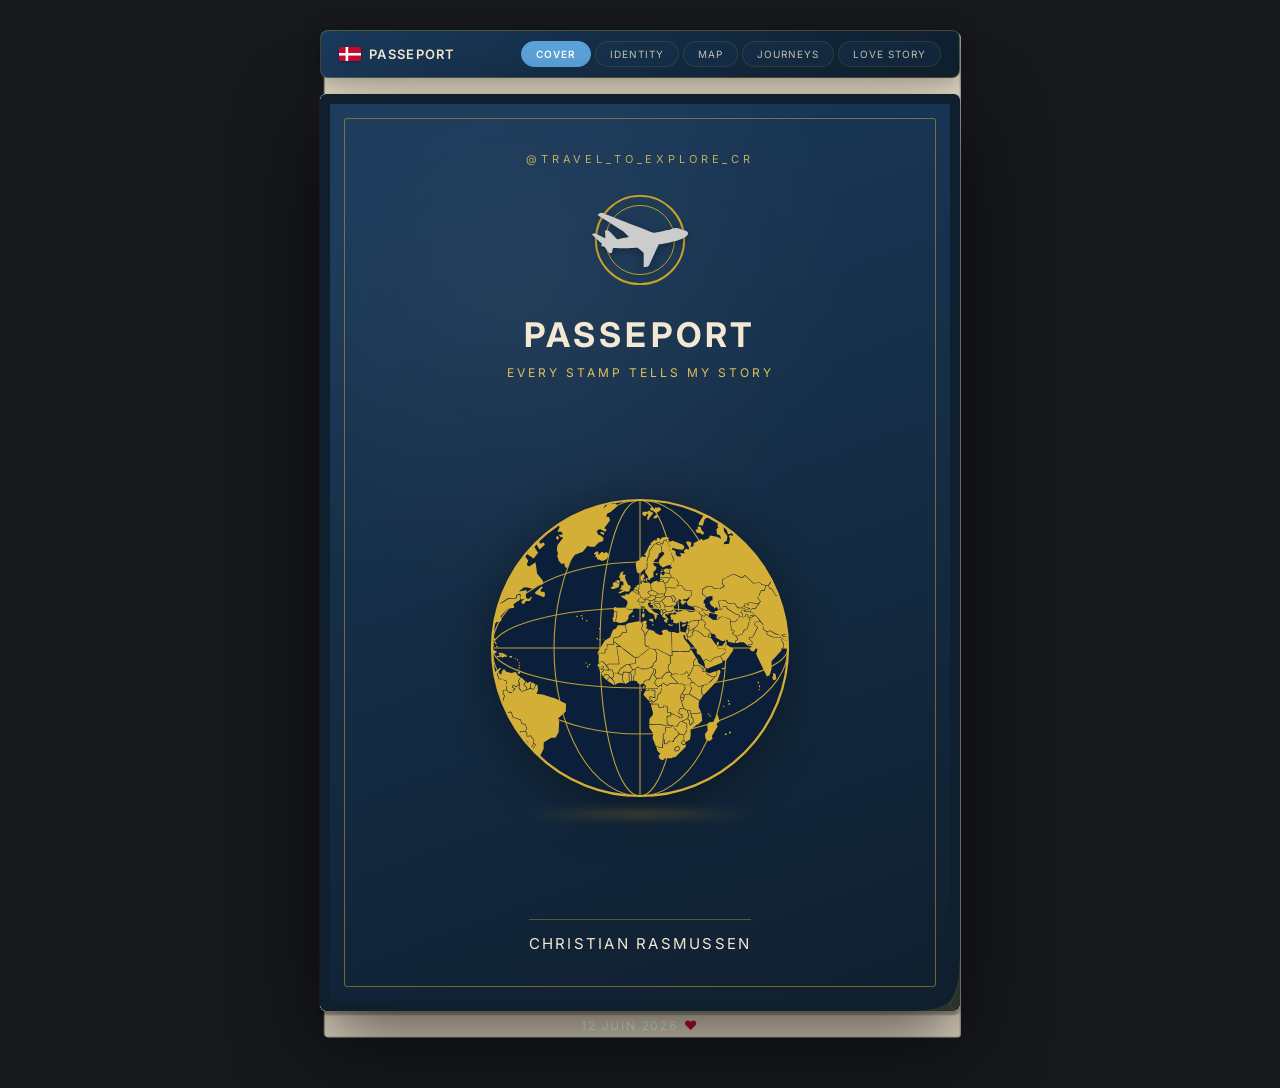
==== passeport.html @ cd0e4e26 "Version initiale" ====
<!DOCTYPE html>
<html lang="fr">
<head>
<meta charset="UTF-8">
<meta name="viewport" content="width=device-width, initial-scale=1.0">
<title>Passeport de Voyage</title>
<link rel="preconnect" href="https://cdnjs.cloudflare.com">
<!-- Leaflet CSS -->
<link rel="stylesheet" href="https://unpkg.com/leaflet@1.9.4/dist/leaflet.css" integrity="sha256-p4NxAoJBhIIN+hmNHrzRCf9tD/miZyoHS5obTRR9BMY=" crossorigin=""/>
<link rel="stylesheet" href="css/style.css">
<!-- Leaflet JS -->
<script src="https://unpkg.com/leaflet@1.9.4/dist/leaflet.js" integrity="sha256-20nQCchB9co0qIjJZRGuk2/Z9VM+kNiyxNV1lvTlZBo=" crossorigin=""></script>
</head>
<body>

<div class="book-wrapper">

  <!-- NAVBAR -->
  <nav class="navbar" id="navbar">
    <div class="navbar-brand">
      <svg class="dk-flag-nav" viewBox="0 0 30 20" xmlns="http://www.w3.org/2000/svg">
        <rect width="30" height="20" fill="#C60C30"/>
        <rect x="9" y="0" width="3.5" height="20" fill="white"/>
        <rect x="0" y="8.2" width="30" height="3.5" fill="white"/>
      </svg>
      <span>Passeport</span>
    </div>
    <div class="navbar-links">
      <button class="nav-btn active" data-page="0">Cover</button>
      <button class="nav-btn" data-page="1">Identity</button>
      <button class="nav-btn" data-page="2">Map</button>
      <button class="nav-btn" data-page="3">Journeys</button>
      <button class="nav-btn" data-page="4">Love Story</button>
    </div>
  </nav>


  <!-- PAGE STACK (behind the book) -->
  <div class="page-stack" id="page-stack">
    <div class="page-stack-layer"></div>
    <div class="page-stack-layer"></div>
    <div class="page-stack-layer"></div>
    <div class="page-stack-layer"></div>
    <div class="page-stack-layer"></div>
    <div class="page-stack-layer"></div>
  </div>

  <!-- BOOK -->
  <div class="book" id="book">

    <!-- PAGE TURN ZONES -->
    <div class="turn-zone left" id="zone-left"></div>
    <div class="turn-zone right" id="zone-right"></div>

    <!-- PAGE CORNER CURLS -->
    <div class="page-corner right-corner" id="corner-right">
      <svg viewBox="0 0 50 50" fill="none">
        <path d="M50 0 L50 50 L0 50 Q30 50 40 40 Q50 30 50 0Z" fill="rgba(201,162,39,0.15)"/>
        <path d="M50 50 Q35 48 42 38 Q50 28 50 0" stroke="rgba(201,162,39,0.3)" stroke-width="0.5" fill="none"/>
      </svg>
    </div>
    <div class="page-corner left-corner" id="corner-left">
      <svg viewBox="0 0 50 50" fill="none">
        <path d="M0 0 L0 50 L50 50 Q20 50 10 40 Q0 30 0 0Z" fill="rgba(201,162,39,0.15)"/>
        <path d="M0 50 Q15 48 8 38 Q0 28 0 0" stroke="rgba(201,162,39,0.3)" stroke-width="0.5" fill="none"/>
      </svg>
    </div>

    <!-- FLIP SHADOWS -->
    <div class="flip-shadow left" id="flip-shadow-left"></div>
    <div class="flip-shadow right" id="flip-shadow-right"></div>

    <!-- PAGE 1 : COUVERTURE -->
    <section class="page" id="page-cover">
      <div class="cover-top">
        <div class="cover-eyebrow">@Travel_To_Explore_CR</div>
        <div class="cover-emblem">
          <svg class="cover-plane" viewBox="0 0 1280 724" xmlns="http://www.w3.org/2000/svg">
            <g transform="translate(0,724) scale(0.1,-0.1)" fill="currentColor" stroke="none">
              <path d="M1200 7229 c-30 -4 -74 -15 -97 -23 -39 -14 -364 -251 -362 -265 0 -3 776 -493 1723 -1089 l1724 -1083 367 -375 c202 -206 366 -376 364 -378 -2 -2 -236 -47 -519 -101 -283 -53 -631 -119 -773 -146 -143 -27 -264 -49 -271 -49 -7 0 -222 226 -479 502 -285 307 -491 520 -528 547 -75 54 -216 128 -262 136 -35 7 -336 -40 -348 -53 -3 -4 14 -225 37 -492 24 -267 42 -492 41 -501 -2 -18 3 -20 -832 376 -264 125 -507 236 -540 247 -135 44 -332 14 -407 -62 -21 -21 -38 -46 -38 -57 0 -12 223 -228 641 -619 352 -329 655 -611 672 -626 l32 -27 -39 -32 c-50 -42 -76 -99 -76 -171 0 -51 3 -59 30 -82 51 -42 195 -77 365 -88 l40 -3 312 -415 c171 -228 322 -423 334 -432 32 -27 161 -25 235 3 108 40 105 34 185 379 39 168 72 306 73 308 2 1 99 -5 217 -13 353 -24 765 -35 1319 -35 687 0 980 12 1503 61 120 11 229 19 243 17 18 -2 155 -117 415 -348 l388 -345 1 -947 c0 -522 2 -948 4 -948 2 0 104 9 226 20 241 22 298 36 375 91 25 18 63 58 83 89 44 66 13 -1 730 1565 504 1100 581 1261 602 1267 14 4 84 14 155 23 300 38 858 140 1295 236 1377 305 2214 666 2396 1033 36 74 39 86 39 166 0 76 -3 92 -33 152 -62 126 -162 183 -482 277 -269 79 -291 87 -466 170 -175 83 -233 98 -429 111 -294 20 -523 -21 -865 -155 -74 -29 -144 -55 -155 -59 -11 -4 -114 -25 -230 -47 -115 -22 -363 -69 -550 -104 -1056 -199 -1355 -255 -1373 -255 -11 0 -316 115 -678 256 -2365 919 -4352 1691 -5713 2220 -505 196 -492 193 -621 173z"/>
            </g>
          </svg>
          <svg viewBox="0 0 100 100" fill="none">
            <circle cx="50" cy="50" r="46" stroke="#C9A227" stroke-width="2"/>
            <circle cx="50" cy="50" r="36" stroke="#C9A227" stroke-width="1"/>
          </svg>
        </div>
        <div class="cover-title display">Passeport</div>
        <div class="cover-sub">Every Stamp Tells My Story</div>
      </div>
      <!-- GLOBE TERRESTRE -->
      <div class="cover-globe">
        <div class="cover-globe-inner">
<svg class="globe-passeport" viewBox="0 0 300 300" xmlns="http://www.w3.org/2000/svg">
  <defs>
    <clipPath id="globeClip"><circle cx="150" cy="150" r="148"/></clipPath>
  </defs>
  <circle cx="150" cy="150" r="148" fill="#0b1f3a"/>
  <g clip-path="url(#globeClip)" fill="#d4af37">
    <svg x="-19" y="0" width="338" height="300" viewBox="193.5 241.591 458.627 458.627" preserveAspectRatio="xMidYMid slice">
      <g><path d="m512.7 502.8 3.5 2.4h1l8.8-3 1 3.1-.7 2.8-1.9 1.5-4.7-.3-6.8-4.2zM528.5 468.1l.7 3 8.5.8.6-6.2 1.7-.9.4-2.2-2.7.7-3 4.5zM545.9 435.4l1.3 10.8 3.4.7.4 2-2.5 2 4.6 3.7 8.9-3.2.7-3.8 5.6-3.5 2.1-8 1.6-1.8-1.6-2.9 5.4-3.3-.7-1-2.5.1-.2 2.3H569v-3l-1.1-1.3-1.9 1.6.1 1.5-2.7 1-5.1-.3-6.6 7zM450.7 420.4v4l1.1 2.2.8-.1 1.4-2.6-.8-1.1-.3-2.9-1-1zM507.5 420.5l4.1 5.5-1.2 1.4-3-.5-3.6-3.3.2-2.1zM437.4 547.5l3 11-.2 3.4-4.3 4.7-.6 7.5 16.6.1 5.4 2 4.4-.6-2.6-3.2V563l5.1-.2v-3.6l-4.1-.2-.8-8.6h-1.8l-1-.8h-1l-1.3 2.7h-5.3l-1.2-1.2.4-1.8-1.5-2zM435.6 544.5l1.5 2 2-2-.6-1.8h-.5zM279 600.6l1.7 1.6-6.3 9.5-2.3 2.4.8 10.8 5 6-4.2 7.2-3.1 1.4H267l1 5.6-5.6 2 1.3 4.7-3.3 10.7 4.1 3.3-2.2 5.5-3.8 6 2 4.2-5 .8-4-5-.6-15.4-6.3-26.2 1.9-9.2-4-11.7 2.6-15.2 2.5-3-.6-2.2 3.2-2.8 7 .4 4 4.3h4.5l4.7 2.9-1.4 3.2.3 3.3 6.7-.4zM264.7 687.6l.3 5 3.8-.4 3.2-2.2-5.5-1zM430.5 403.5l-.6 1.1.5.9 2-.5h1.7l1.9 1.6 4-.7 2.8-1.7.8-1.2-.2-1.5-2.6-2h-3.5l-.3 2-3.6 1.9zM673 609l-.3 22-3.4 2.5-.3 2.1 4.6 3.1 11.3-2.1h5.9l2.1-3.1 12.9-2.5 9.2 2.8-.6 3.7 1.2 3.7 7-1.2.4 1.8-4.6 3.4 1.5 1.2 3.4-1.2-1 10.2 6.5 5 3.7-1.3 1.8 1.9 10.7-1.6 10.2-16.4 3.6-.9 7.4-13.6 1.8-11.7-4.6-5.9 1.9-1.2-3.7-11.5-4-2.7.6-15.5-3.7-2.8-.9-8.6h-1.8l-6.2 20.4-3.3.3-7.7-7.8 4.3-11.4-8-1.5-8.9 2.4-2.4 7.1-4 1-.3-5-16.3 10 .3 3.6-2.4 3.4h-6.1l-13.2 5.6zM728.8 668l-1.6 6.3.3 4.3 4.6-.3 5.3-8zM509 418.7l-1 1.5 4.1 5.3 1.4-.5 2.4 2.5 1-4.3 2.5.4v-1.2l-4.2-3.7-.8 2.2zM442.7 411l-.3.6 5.8 6 2.1-3.1v-1.3l-2-2.2zM616.3 458l-1.2 2 3 5.5v4.4l.6 1.2h3.4l2-1.9 1.4 1 .3 2.6 1.1-.8v-3.3l-.9-.2-.6-2.8-2.4-.1-.6-1.6 1.5-2v-1h-4.2zM414 391.7l-.5 1.4 6 4h.3l.4-1.1.8-.6-1.3-1.5h-1l-1.2-1.4zM404.5 493.5l3.1-.3 5.2 7.3-4.8 3.7-3.5-1-4.6.1-.8 2.8-3.9.1-1-1.4 1.3-4.5zM457 414l.2 4.4 1.5 3h5.4l2.5-1.6 2.4-1-.6-2.8.6-1.4-1.3-.7-1.7.2-1.3 1.3h-5.5zM478.5 538.4h3.7l-1 3.1-.9.9h-1.1l-.9-2.2zM411.5 515.3h1.8l.1-5.2 2.4-3.4-.1-5.8h-2.1l-3.6 2.7 1.5 2.9zM689 515l-2.5 3.1 2 .6 1.2-1.6z"/><path d="m238.6 561.4 7.1-3.1 2.4.2 1.6 6.5 10.8 3.6 1.8 5.5 4.5.6 1.9 4.7-1.4 4.3-7.2.6-2.7 6.8h-5.7l-1.8-.4-3.3 3.2-1.6-.2-5.6-13 1.5-2.2.6-9.2-1.4-5.5z"/><path d="M286.6 618.5 292 608l.2-8.8 10.1-6.5h5.7l4.4-7.5.8-14.4-1.8-3.8 10.7-9.8.4-10.8-14.5-7-17.6-5.5-8.2-.9 2.2-4.6-.6-7.1-1.8-.6-2.7 5.3-1.4 1.7-3.6-1.5-12 4.2-4.1-5 .6-5.4-3.8 4-4.2-2.4-.4.6v1.9l3.6 2-5.4 5.7h-3.4l-3.5-3.6-4 .1-.4 4.2 2.2 2.8-2.6 8.5-3.1.2-5 3.2-1.2 6.1 4.3 4.6.8-.9 3-.8 2.6 4.3 7.3-3.1 2.9.1 2 7L261 568l1.8 5.5 4.5.6 2.1 5.3-1.4 4.7 1.9 2.5-.3 3.7 5-.5 4.7 5.8-.4 4.1 2.7 2.3-6.5 10zM222.1 463.1l-1-.3-.2 2 1.4 1.4.9-1.3zM224.3 466.4l-1.5.8 1.4 2 .8-1zM229.1 468l-1.6-.2.2 1 1.2 1.7 1-1zM228.4 465.9l-2.6-1.1-.5-2.6 1-.4 1 2 1 .7zM225.9 460.6l-1.4-.3-.2-1.7-1.4-.5.9-1 1.7.6 1.2.8zM616.1 453.6l1.3 1.8h4.6l-.5-2.5zM454.6 594.6l1.8.6-.2 5.3 1.9.2 4.4-4 5.2.6 1.4-3.5 6.7-6.1-8-9.2-.1-1.5-.9-.3-2.4 2.2-6.3.2-1 7.9-2.4.5zM456.4 382.9l1.3 2.1-.5 1.7v1.3l.6 1.7 2.6-1.6 3.4.1 2.3 1h6l1.7-4.2 1-1.5v-1l-3.7-5.3-3.3-1.3-2.7-.3-2.3.7v2.4l-3.2 4zM191.8 483.2v3.2h.7l2.5-4.6h-1.7zM151.8 281.2l1.7 2.6.9 3.5 4.3 1 3-3.2 2.6 1.3 7.3.6 5.1-2.1 1 7.1h3v-3l3 .2 7.5 9 5 3-2.6 4 1 1.1 9.7 2 .2 4.3 2.6.5.7-6.5 4-1.1 3 4.5 6.5 3 3.3.7 2.1-2.6.2-4.1 3.9-2.4 1.3 3.5-3.5 6 .5 3 1.9-3 3.9-3.4.2-4.6-2.2-3.4.7-2.9 5.2-2.6 2.3 1.8.5 15.2 3.6-3.3 2.2 1.3-3 5.2 3.8.9 5.6-8.7 4.8 5-2 8.9-4.7 2.6-4.5-2.2-8.2 1.8.9 2.8-2.2 3.4-6.7 1.6-7.5 5.8-6.7 9-.8 2.7 4.5 1.8 1.7 4.3 6.2 6.3 10 4.4-2.2 10-.2 2.7 2.6 1.8 3.4-4.6.4-8.7 5.4-.2 2.6-5 .4-7.5 7-13.5 8.5 3 4.6 6.3-2 6.3 3.5 2 8.4-5.7 2.3 15.4 7.8 9.4.2 4.7-8.6 2.2-4 4.3-8.7-2-4.3-.1-7.5 5.8 4.5-1 5.6-1.1 1 1.3-1.4 4.7.2 4.4 2.6 1.7 2.5-.6 1.3-2h1.8l-2.8 5.2-5.4.2-2.4 3.5h-3l-.9-2.6 4.3-4.3-5.1 1.7-.3-7.4-1.5-.8-4.5 2-.4 3.6h-10.4l-8.8 6.1-11.8 4-1.3-1.8 6-9-3.4-3.2-2.2-4.1-4.4-3.4-4.7-.4-8.4-5.9-61.1-10-1-4.2-5.6-5.2v-4.3l.8-3.9-.4-2.2-2.2-2.1-.4-3.5 5.6-4-3.4-18.6-4.8-.2-4.3-5.6zM130.7 350.1l-1.5 2.8.5 2 1 .6-.2.8-1 .3.2 3 1.1 1.1 1-1-1.2-2.8.7-2.3 1.6-2.2-1.2-2zM135.5 367l-1.3.5 2.4 2.8.6 3.4 2.5 2.6 2-.4v-3.4l-2.5-1.6zM268.2 295.8l-1.6 1.6 1.4 2.1 6.3.8-4-4.3zM191.1 270.1l.2 3.5-6.9 7.2 1.7 5.8 5-1.4 2.9-4.2 7.3-2.7 5.9-.4-4.6-5-2.3 1.7-1.7-.6-1-2.1-2.1-2.2zM200.1 260l-1.5 2.6 7.5 2.7 2.6-4 1.2 2.7h2l3.5-4-4.4-1.2-1.7-1.4-2.3 2.3zM213.1 265.3l-5.9 2.5v2l7.7 2.8-1.8 2 1.2 2.5 4.8-2.1h4l2 3 3.2-3.2-.8-3.1-2.7 1-.3-4 1.3-2.2h-1.3l-2.1 1.3-1 .8.6 2.7-1.6 1.1-2.3-.2-.5-3.4zM221 259.3l-.6 2 3.7 1.7 2.6-1.6-.1-1.1zM223.9 256l-2.7 1 .2 1.4 6-.4-.3-1.4zM236.7 259.3l-.4 1.4-1 1.3v2l3.7-.6 3.9 3.3h1.3v-3.3l-3.8-4.3zM246.5 263.2l1.5 1.7-1.3 2.3 1 2.6 4.2-2.4v-1.7l-2.5-2.9zM252 258.8l.2 3h5.2l1.4 1.2-.2 1.3-4.6.6 3.2 4.5 4.4.7 6.2-2.7-8.8-13.3-2.7 1.7.2 2.4-3.1-1.2z"/><path d="m207.4 280.6-7.3 1.9-4.2 3.7.4 4 7.6 2.3-1.7 4-5.5-3.6-1.6 3 3.7 2.4-.2 4 5.5 1.6 6.7-.3 1.2-2.2 5 5.6 3.4-1.1.6-3.9 2.5 1.7.4-3.8-3-2 .1-12.1-2.7-2.1-2.9 3.8zM230.8 289l-2.5-1-1.3 1.7 2.6 4.2.2 4 5.8-3.4v-5l2-2.2-2-1.5H232zM243 287.3l-4 3.3 1 4h2.5l1.1-2 1.7 1.7 1.8-.2 4.6-3.9zM242.7 281l-1 1.9 4.2 1.5 1.2-1.7zM240.2 273.6l-4.2.6-2.5 2.3 4.6.2-1.4 3.5 1 1.5 1.3-.2 3.3-5.2zM247.5 272.3l-2.3.7.3 3.1 3.9 2.5.2 2-1.2 1.1.6 3.9 14.7 4.8 4 1.4 4.1-3.5-4.8-3.9-4.4 1.2-6.1-.6-2.3-2.3-.6-6.4-3.8-2zM259.5 292.4l-4.2-.4-5 1.9-2.7 3.7.8 10 8.3.4 7.8 3.9 5.6 6.3 4.2-.2-1.2 6-3.8 6.4-4.2 2-3-.7-1.6-1.3-2.3 3 1 3.2 3.2.2 4-2 3.5 9 8.6 5.5 6-7.5-5-8.1 2.9-3.3 4 6.7 7.3-6.3-1.4-3-5 1.6-3.4-9.4 3.2-5.4-6.5-7-3.6 2.5-3.5-7.5-7.2 1-2-9.1-5.9 4-.6 5h-3.2l.4-4.4zM262 274v1.7l-4.2 1 1.2 2 4.7 1.9 5.4.5 3.8 2.8 3.9-2.2-2.7-2.7h3.4l2.1-2.3 5.2-.8v-1.1l-2.9-2 .4-2 8 1.3 12-4.7-4.5-1.3 1.2-1.6h9.2l1.5-1.5-18.6-6.6-4.4-1.5-4.8 3.5-5.3-4.5-3-.2-.5 3.7-3.6-3.3-4.2 1.4.7 2 6.4 1.4-.4 3.1 3.4 2.1 8.5-2 .1 2.8-6.8 3.3-4.3-3.3-3.8.4 3.8 5.4-1.9 1-2.9-2.5-2 1.3 1.8 3.7h3.3l-.8 3.5-2.6-.4-3.5-3.7zM245 327.2l-3.7 4.6-.2 5 3.2-1.8h3.8l2.8 2.5 2.5-2zM289.5 387l-9.2 8.7 1 2.1 11.1 4.1 1.6-2.7-.9-4.6-3.6.4-2.1-2.3 3.4-3.4zM438 546.6l9-.2 1.7 2.6v1.9l.6.6h4.5l1.2-2.5h1.8l.8.8 2.5-.1.7 8.7 4.3.1v.7l11.5 5.2.5 1h2.4l-.2-3.6-4.4-2.1.3-2.8 1.9-4.4 4.3-.1-3.7-12.2V535l5.9-9.2v-1.2l-.8-.5v-2.5h-1l-1.1-1.4-17.6-.8-3.3 3.1-5.2-3.5-1.9 1.2-1.3 11.3-3.4 2.6-1 2.3.2 3.4-6 4.9-1.6-.7.2.9z"/><path d="m443.5 519.2 4 4.4 1.6-2h2.5l.5-2 2.5-1.5 5.2 3.5 3-3 11.6.6-10.8-11.1 1.5-.9.2-2-2.5-1.1h-3.6l-5.7 5.7-.2 2.4-4.6-.2-.1 1-3-.3-2.7 5.1z"/><path d="M439.4 526.6v1.2l4.1.1.1 10.7H440l-2.2-1.8-1.7 1v.5l.8.4.2 2.2-2.3 2 .5 1 2.6-2h1.2l.4 1.2 1.7.7 5.2-4.4V536l1-2.6 3.4-2.5 1-8.5h-2.5l-2.8 3.8zM423.8 402.8l-3.8 4v.4l1.6-.4 1.4 1.9 2.4-.8 1.6 1.2.7-.4 2-3.1-.5-.5h-2l-1-2zM388.5 521.6l3.7-2.7 4.6-.8 4.7 1-2.4-3.6-.7-2.2.7-6.5-4.2.2-2-1.8h-4l-1.8.4.2 4.4-1 .4-1.2 2.2 3 3.6zM261.4 683.5l-3.7 8.1 6.4.7v-5.4zM260.1 682.2l-2.7 3.1-.4 3.6-5.3-3-5.7-8.3-1.7-2.9 2.3-3-.2-3.9-2.7-1-2.1-1.7.4-2.1 2.8-.8.6-12.4-4.4-2.5-2.8-64.4.7-1.3 5.6 12.8h1.8l.6 2.1-2.4 2.9-2.7 15.4 3.8 12-1.7 9 6.3 26.4.6 15.5 4.5 5.2z"/><path d="m241.7 649.8-1.1 1.7.6 3h1l.6-3.7zM428 519.4l2.8 2.6-.2 4 15.3-.4 1.2-1.4-4.3-4.7-.7-1.7 2.8-5.2-2-3.5-1.5-.8v-1.8l1.8-1.2.1-5.5-1.4-.1v2.8l-6.4 12-4 .2-2.7 1.9zM594.5 386.1l-3 7.5-4.1-.2-4.4 9.6 3.7 4.7-7.6 10.5-3.9-.7-2.6 3.3.6 2 3 .2 1.6 3.5 3 .6 9.4 12v6.2l4.6 2.8 5-.8 6.3 3.7 7.6 2.2 3.7-.5 4-.4 8.8-5.7 2.8.4 1 2.6 2.5.7 3.2 4.8-2.1 4.9 1.3 3.2 3.7 1.4.6 3.9 4.4.4.6-2 6.3-3.2 4 .2 4.5 5 3-1.3 2 .2.9 2.4 1.5.3 2.1-3.1 8.7-3.3 7.9-9.4 2.6-9-.3-5.9-3.2-.6 2-2.2-.5-3.5-8.2-8.3V421l2.3-3 2.4-1.2.2-2.4h-6l-1.1 3.3-2.9-.6-3.4-3.8 2.1-5.6 3-3.3 3 .2-.5 5 1.5 1.3 3.7-3.7 1.3-.2-.4-2.9 3.4-4.1 2.6.2 1.6-4.8 1.7-1 .2-3-1.7-1.8-.1-4.7 3.3-.2-.2-12.2-2.4 1.4-.8 3.1h-4l-11.2-6.4-8.2-9.8h-8.3l-2 1.7 2.6 6.2-1 5.7-3.3 1.4-1.8-.1-.2 5.7 2 .4 3.4-1.5 4.6 2.2v2.2l-3.2.2-2.7 5.7-2.3.2-8.5 11.1-9 4-6 .4-4.1-2.8-5.9 3-6.3-2-1.5-4-10.7-.7-5.6-9.2h-2.4l-2-4.3zM671.8 472.7l-2 .5-1.5 1.9 1.2 2.4 1.8.1 2-1.8.6-2.4zM234.3 498.3l-1.8-.2-11.7 9.7-1.3 3.4-1.6.2.7 7.5-4 10 4.4 3.9 5.7.3 4 5.8 5.6.2-.1 4.3h2l2.4-8-2.1-2.6.5-5 4.5-.4-.6-11.7-10-3.2-2.3-6.3zM203 502.7l1.1 2.4 1 1.3-1.3 3.9-2.5-1.8-4.1-3.7v-2.5zM205.9 469.8v1.1l4.6.1 2.2-1.2.3.9 4.5 1 4 3.7-.9 1.3.2 1.4 3.3.9 3.4-1.6 1.5-1.5-2.2-1-11.2-6.6-4-.5zM350 490.3l-1.6 1 1.1.8 1.5-.7zM354 492.2l-1 1 .7 1.3 1.9-.8zM351.7 494.8l-1.4.9 1.5 2 1.2-.7zM484.6 437.8l1 .8-3.3 3h-1.5l-1.2-.8.1-1.5 2.4-.2zM437.2 399h3.8l2 1.4 3.9-3.2-3.7-2.6-3.7-1.8-2.5.5-3.3 2.2z"/><path d="m422.3 384.2 3-.5v-2.1l2.6-.5 1.4 1.5 1.5.1 2.4-1 2 .6 1.9 1.6.2 6 1.9 2.4-2.4.3-4 2.5.3.9 3.6 3.3-.3 1.7-3.3 1.7h-3l-.8 1.7h-1.6l-.8-1.7-2.7-.7-.1-2.8-1.4-.7.1-1.9-.4-1.3-2-1.8.4-2.9 2.2-1zM427.1 370l-3.6 4v2.6l1.5 4.3 2.6-.5-.3-3.5 1.7-2v-1.5l-1.2-3.2z"/><path d="m429 377.4-1 .2v1.6l1 .8 1-.2-.2-1.5zM432.3 375.8l-1 .3-1 1 .4 1.9 1.3.5-1.3.5-.2.7h2l.6-1-.8-.4.2-1 1-1.2-.3-1zM509 499.8l-.5 2.9h3.4v-4.3l-1.2-.8zM256.2 485.4l-.7 1.6.9 1.2 1.1-1zM242.4 481.5l-4.5-3-3-1-.5 5.5h.6l.7 1.5 1-1.2 3-.8 2.4.6zM424.6 435.8l-3.5-1.2-14.7 2.7-3.2 2.5 2 10-5.9.3-3.5 5.6-8.3 2v4.1l27.5 21 4.7.5 15.7-12.2-1.6-2-3-.4-1.7-3v-12.2l-1.2-1.2.2-3.1-3.1-3.2-.4-3.3 1.4-1-.6-3.6zM214 529.4l-4.1 2.6-.3 3.7-.8 1.3 2.6 2.4-1.2 1.3.3 3 4.6 1.2 7-8.3v-2.9l-3.4-.2zM183.5 531.4l-.5 2.4-1 1 .7 1.3 1.7-.7.9-1.5-.6-1.5zM462.6 363.3l-4.9-.2-3 1.9v1.4l1.9 1.9 6.2 1zM452.2 364l-1.3.5 1.3.2.6.7.7-.9-.7-1.2zM452.8 365.8l-1.9.8-.6 1.1.6.8 2.4-1 1.1-.7zM466.2 449.2h2.3l4.5 1.3h2.1l2.6-2.1h1.3l2.2 1.2h3.4l1.8 5.2.5 1.6.5 2.5-.9.6-1.4-.7-1.7-5.5-1.6-.1v1.9l1 3.2 8 10 .2 4.3-2.3 2.8-22.2-.3zM496.2 493.9l-.2-5.1 3.4-4 1 .7 1.6 5.6 8.1 6-1.4 1.9-6-5.1zM402.6 416.3h-11l-2.3-1-1 .1-1.3 2.7.4 2.8 4.2.4.6 1.7-1.9 10.4.1 1.8 3 1.6 3.4.3 7-1.7 3.3-4.3v-4.3l6-5.4.3-2.4H408zM374.3 458.4l-1.5 1 .7.6zM369 458.6l-1.9.5 1 1.4h1.4zM364.5 457.2l-1.1 1.2 1.6 1.4 1-2.1zM413.6 426.9l-1.4.4.3 1.3h2l.8-1z"/><path d="m490 508.6 6.3-14h6.2l5.6 4.9-.4 4h4.3l.4 2.3 7 4.2 4.2.2-8.1 8.7-11.2 3.5h-2.8l-5-4.2-1.9-.9-3.8-5.5h-2.5l-.2-2.6zM453 340.2l1.9.8 1 2-1 1.5-5.6 6-1 3.3 1.3 4.6 4.3 3.2 5.7-2.7 4.6-.7 4.3-6.8-3.2-7.5-3-7.2.5-4.7-2-.3-.4-3.4-2.6-4.1-2.8 2-1.1 4.5-3-1.8-4.2-1-1 1 1.7 1.5h2.9l2.3 3.7zM281.2 678.4l-2.3-.3-2.2 1.6 1.6 1.7zM283.5 677.3l-.8 2.4-2.1 1.9v.6l3.7-1.4 1.6-2zM413 393.6l-2 .5-3.8 4.1h-1.1l-1.5-1-1 .2-.8 2.4-5.6.2.2 1.2 3.8 2.6 4.4 3.5v4.2l-2.4 4.2 5.1 2.5 5.2.1 1.6-1.8h3.3l1 .9 3.2-.2 1.7-2.2-2.1-2.5-.2-1.7.5-1.7-1.1-1.6-1.8.6-.3-1.4 4-4.5v-2.7l-2.3-.8-1.4-1zM276.2 517.3l5 3.1-2.6 5.3-1 1.2-2.8-1.6v-5.7zM540 587h-2v1.8l1.2.2 2-.9zM516.9 562.7l.6 1.4h1l.6-1.8zM258.8 489.8l-.9.9.7 1.4 1.3-.4zM428 418l-1.6 1.7-.2 1.5 1.4.9h.5l.3-2.3zM254 484l-1.2.6.5 1.1 1.5-1-.3-.3zM435.4 526.6v2.2l-5-.1-3 5.8 7 7.6 1.8-1.4v-1.5l-1.2-.6v-1l2.7-1.7 2.4 1.8h2.6v-9l-4.2-.2v-2zM400.6 368l-1.6 2.4.7 1h3.6v1.5l-1 1.3.7 3.4 2 4 1.6 3.6 2.6 1 1 2v1.7l-1.7 1-.1.7 1.1.7-1 1.2-2.2 1-4.3-.5-6.6 3-2.2-1 6.3-3.7-.8-.5-3.3-.3 2-3 .4-2.6 2.7-.3-.5-5-3.2-.1-1-1.2.2-3.6-1.9.1 2-6.4 3.4-2.5z"/><path d="m394 378.7-2.9.3-.1 2.6 1.9 1.3 2-.5.8-1.5zM495.1 415.6l2.9 3.7 3.5 1.6h2.2l3.7-1 1-1.5-11-4zM399 513.2l1 2.3 2.6 4 1.4-.1 3.8-2.2-.3-12.4-3-.8h-4zM292.6 282.4l-1.2 1.9 2.1 2-1 2.2 3.1 4 3.8-1.2 5-.4 5.6 6 3.7 10.2-3 6.3 4.2-.7 2.4 1.4.2 3-5.2.3 2.9 2.8 3.5.7-7.8 10.4-1 6.3 1.7 5.2-1.1 3 2 6.6 4 4.5 1.2-.2 2.6-.7.3 3.7 1.6 2.4 3-.3 2.4-8.7 7-8.7 10.6-4.2 6.6-8.2 3 1.4h6.4l5.2-5.2 6.3-2.6.7-4-4-3.5-3.5-1.1-1.9-5 4.5-2.6 7 3.8 2.4-2.6-3.7-2.1 8-10.8-1.5-4.7-3.7-.3 1.4-4.2 4.7-2.1 9.6-8.5-2.8-3-10.8 1-5.7 5.6 3.3-7.3-3.7-1-2.1 3.8-3-2.6-8.5 1 2.3-3.8 13.9-.5-3.6-4.7-15-2.8-6.1 1 .2 3-6.3-2.1.2-2.1-4.5 1-.9 2.3 4.7 1.6-5 3.5-3.5-4-4.9-1.4-.7 3.8h-5l-1.8-4-7.8-1.2-4.2 2.1-.2 2.9-5.4-.7-3.3 1.4.2 3.3v1.6l-6.1 1.2-2.8-1.9-2 3 2.9 3.1 5.9-.7.4 1.9-4.4 2.1z"/><path d="m311.4 319 1.4 2.2-.7 2.6h-1.4l-1.9-2.2.5-1.6zM370.2 313.2l4 1.2-.3 3.3-4.2-2.2-1-1.1zM366.7 497v1l5.9-.1.3-1-.1-.8-1.8.7zM369.8 505.3l2.6 4 3.4-3h3.5l3 3.8 2.4 1.6 1-1.8.8-.4v-4l-1.7-4.8-5 .6-6.3-.5v1.6zM427.2 522.1l-.4 1.7 1.2.7 1.1-.9-.4-1.7zM430.8 526.7v1.2l3.8.2v-1.4zM453 427.2v1.2l4 2 1.8.7-1 1-2.2.3-.3 1 .7 1.7 2.5 1.4h1.1l.2-3 1.6-1.9-4.5-5.3.6-1.7h1l1.7 1.2 1-.5.3-1.8 3.7.5 1.2-3.2-2 1.4-5.7-.2-3.8 2zM461.7 438.4h1.4l.6 1h2l1.4-.5.5.5-1 1.2-4 .1-.7-1-.7-.4zM183.5 491.1l5 3.8 5.3-6.5-1-1.3h-1.7v-3.8l-1.3-.8-4 1.2 1.5 3.5z"/><path d="m368.2 502.4 1.2 2.4 3.4-3v-.9l-4-.5zM261.4 510.7l6.2 5.6-2.4 2.9-.2 1.7 3.2 3.3v3.3l-5.7 2.1-3.4-4.6.7-5.5-1.5-4zM194.4 488.7l8-.3 2.4 2.9-1.5-.4-2.9.1-3.7 3.5-1.6 3.6-1-.6v-3.9l-2.3-1.5zM443.4 407.8l-3 2.5h-3.1l-.4 2.2 1.4.4.7-1 1.1.9 1 3.1 6 2.9.6-.7-6.2-6.4.7-1.2 5.9-.2.6-1.9-3.9.1zM231.8 477.2l3 .3-.3 3.6-.3 2-3.5-.3-.6 1-1-.1-.5-2 3.7-.3-.2-2-1.7-.8zM444.4 403l-1 1.6v2.4l1.7.8 4.9.2 6.8-5.8v-1.3l-.7-.4-5 2.3zM639.5 513.6l-.2 2 5.8 9.9h1.8l12.2 20.4 4.9.5 2.4-7.1-3.9-2.5-.7-4zM697.5 540.9l2 2.4-1.3 3.6v.7h2.8l1-9 1 .2 1.7 8.2 1.6.5 1.5-3.5-1.5-5.3-1.3-2.3 4-3-.9-1.2-3.8 2.4h-1l-2-2.7.7-1.2 3.1-1.5 4.8 1.4h1.4l3.6-3.4-1.4-1.5-3.4 2.6h-2l-3.3-1.5h-2.3L700 531l-1.7 7zM718.8 524.8l-1.6 4 2.5 3.3h.9l1-2.2.7-.8-1.1-1.2-1.6-.6zM723.8 537.7l-3.5.8-1 1.1.8 1.5 2.3-.9 1.5-.8 2.1 1.7 1-.8-1.8-2zM666 548.9l-2.3 1.6.5 1.3 7.5 1.8 3.9.6 1.6 1.8 4.3.3 2 1.7 2-.4 1.6-1.6-3.1-1.4-2.7-2.3-7.1-1.7zM690.8 556.3l-1.9 1 1.1 1.2 2.7-1zM694 555.5l.3 1.7 2 .5.7-1-.8-1.3zM698.7 559.8l-2.4.4 2.1 1.7h1.7zM699.3 557l-.5 1 3.9.6 3-1.7-1.8-.5-2.7.8-1-.9zM711.8 557.6l-4.4 3.7.4 1 2-.4 2.1-2.1 4.3-.6-.8-1.4zM734.1 532.4l-3.6.5-2.3 1.6 1 2 3.9.7v.7l-2.5 2 1.2 4.2 1.2.1 1-4h2l.8 4 9.3 7.7.3 6 3.2 3.5h1.4l.3-21.4-5.4-3.8-5.1 3.4-1.9 1.2-3-2v-6.1zM690.7 519.5l-2 7.5-10.8 3.7-3.3-3.8-1.6.4 3 11.4 4.4.5 5.9 2.2v2.2l2.6-.5 4-5.4v-4.5l2.2-4.4 2.4.5-3-6.2-.4-4zM395 383l-.9 5.3-7 2.5H385l-1.6-1v-1l3.5-2.3-1-1.9.2-2.7 3 .1 1.4-3.2-.1 2.9 2.3 1.8zM486.4 444.9l-1.4 4.3 1.8 5.3 2-7.7v-1.6zM595 509.7l4-2 2.3-8.5v-10.4l13.4-14.5v-3.5l2.7-1v-4l-3-5.9 1.7-3 3.7 3.4 4.8.2v2l-1.5 1.5.3.9 2.6.1.5 2.9h.8l2-3.4.9-9 3.2-2.4v-3l-1.2-2.6h-2l-8 5.2.5 3.4h-5.6l-2-2.4h-1l.4 3.4-12.1-.8-7.5-3.4-.4-4-5-3.2v-6.3l-3.5-4-7.8.8.8 3.4 3.9 3.2-6.7 13.6-4.4.3-.8 1.7 4.4 4-.2 4.1h-4.5l-.5 2 3.8-.2v1.7l-2.6 1.4 1.7 3.2 3.3 1 2-1.4 1-2.7 1.2-.6 1.4 1.4-.5 3.5-1 1.6.3 2.8zM502.8 433.6l-1.4 6.7-5.5 4.7.3 2.1 5.5.4 8.7 7h4.8l.1-1.7 1.8-1.9 2.5 1.4.3-.3-4.8-6.4-2.3-.1-3-4 .6-2.8 1-.1.3-1.3-4.2-4.3z"/><path d="m507.4 427.5-1 1.1v1.8l1.4 1.8 4.6 5.1-.7 2h-.8l-.4 2 2.6 3.4 2.5.3 4.8 6.7 2.8.2 2 1.5.2 3 8.4 5h3.1l2-1.6 2.4-.2 1.4 3.3 9.1 1.3.3-3.4 3-1 .1-1.2-2.4-3.3-5.3-4.3 2.8-2.5-.2-1.2-3.5-.5-1.5-11.9-.2-2.7-9.5-3.6-4.2 1-2.4 2.8-2-.1-.7.5-4.6-.3-6-4.3-2-2.4-1.1.3-1.8 2zM366.3 340.5l-1.7-1-2.3 1.5-2 1.8v1l2.6.4-.1 1.8-1 .9.3.6 2.5.1v3l3.7.6 2.1 1.2 2.5.1 4.2-2 3.2-4.3v-2.9l-2-1.7-1.6-1.4-.7.6-1.1 1.4-1.3-.1-1.3-1.4-1.6.1-2.4 2-1.4 1.5-.8-.6v-1.8l.7-.5zM423.2 409.4l-.5 1.3.1 1.5 2.1 2.4h3.3l7.1 8.3 4.5 1.3 2.7 2.5.6 5.6 1.4-.8 1.2-3-.3-2.3 2.1-.2.3-1.3-5.9-2.8-5.6-5.5-2.2-3.3-.6-3.2 2.9-.6-.8-2.1-1.7-1.5h-1.5l-2.1.5-2 2.8-1.2.8-1.9-1.1zM440.7 431.9l-1.3-.7-4.3.7.2 1.2 3.8 1.9.6.6 1 .2zM427.8 423.6l-2.3 1.1.3 4.5 1.9.3 1.3-1.3V424zM221.5 480.8l-3 .8v.8l1.8 1h1.8l1.2-1.3zM489.5 447.3l-2.2 7.4v1.1h3.3l3.7-3.3.1-1.3-1.5-1.5 2.7-2.3-.4-2.1-.7.2-2.3 1.6zM709.3 426.2l-1.4 1.4.6 2h1.2l.9 4.4 1 1.1 1.7-1.6.1-4.8-2-2zM716.7 422.2l-2.7 2.1-.6 2.8 1.9 1.2 2.6-2.7.3-3.1z"/><path d="m713.6 418-4.2 4.9v2.3l2.6-.3 4-3.6 2.8-.5.7.8v2.3l.7 1.3h1.2l1.8-2.2.7-2.8h3.6l3.5-4.3-1.8-6.9-.9-3.6 1.8-1.5-4-6.3-1-.7-2 .7-.4 2.6v2l1 1.3.3 5.5-2.5 3.1-1.5-.9-1.2 2.6-.2 2.4.9 1.4-.6 1.1-1.9-1.6h-1.3l-1.2.7zM720.7 380.4l-1.3 1.2.7 2.5 1.1 1.1v3.9l-1.5.5-1.2 2.6 3.4 4.7 2.2-.8.4-1.1-2.4-2.2 1.5-2 1.6.3 3.4 2.3.4-2.5 1.6-3 2.3-2.3-2.5-1.2-1-1.8-1.1.9-1.1 1.3-2.3-.5-2.4-1.6zM733.2 377.8l-2.3 3.3.1 1.5 1.2-.5 2.7-3.4zM736.3 373l-.9 2.3.1 1.5 1.4-1 1.3-2.6v-1zM491.1 521.4l2.3 4.4-2.7 5.8-.4 1.8 13.8 8.5 4.3-6.7-2.2-1.8v-8.8l2.7-3-4.3 1.5h-3.3l-5.1-4.3-1.6-.7-3 .3-.5.9zM565.5 411.3l-.3 2.2.2 1.4 7.5 2.5-6.6 2.6-.7-.6-1.5 1 .1.4.8.4 4.6.1 2.4-.7 3-3.8 3.8.6 4.5-6.3-12.2-1.6-1.7 4-2-2.2zM655 498l3.6 3.8 6.6-5 .6-7.6-3.4 2.3-1.8-1-2.4-.3-1.3-1-.7.1-1.7 2.9.3 1.3 1.7 1-.2 2.7zM514.4 560l.4 1.3 1.7.3.6-1.7zM687.8 407l1.5.7.5 5.6 3.2.2 3-3.5-1-1v-3.7l2.8-3.3-1.4-2.5.9-1 .5-2.6-1.6-.7-1.3.7-1.7 5-2.7-.2-3.1 3.7zM696.4 410.4l5.4 4.4.9 4.2-.2 2.3-2.6 3h-2.2l-2.6-5.5-1-2.6 1-.8-.2-1-1.2-.7zM519.2 452.8l-2-1-1.3 1.3.2 2.7 3 1.2z"/><path d="m513.5 402.2 3.5-1.5 4-.2.3 6H519l-1.8 3 2.3 3.8 3.4 2 .3 2.1 1.3-.4 1.1-1.4 2 .5 1 1.9h2.4v-2.5l-1.5-4.4-.7-3.6 4.3-1.9 6 1 3.6 3.7 8.3-.8 4.7 6.6 5.4.2 1.5-2.4 2-.5.2-2.7 2.9-.1 1.5 1.7 1.5-3.5 13 1.8 2.1-3-3.7-4.5 5-10.7 3.9.3 2.7-6.6-5.4-.6-3.2-3-8.6 1-11.1-10.7-4 3.4-11.9-5.4L535 378l-.4 5 3.4 4-6.6 3.8-8.7-.2-1.8-2.6-6.7-.4-6.4 4.1-.2 5.7zM650.7 466.4l-2 1-1.8 5.1 3 3.7-.6 4.1.5.2 4.9-2.3 6.4 7.2-.1 4.6 1.4.7 3.5-2.8-.3-2.2-10-9.6v-1.4l1.3-1-.9-2.4-4.2-.6zM487.1 440v1.7l-.6 2.6 2.4.2.2-3.6zM258.7 493.3l-.6 1.3 1 1 1.3-.6zM603.3 505.4l.2 2.4.2 1.7-1.3.2.7 3.8 1.9 1.1 3-1.7-1-4 .3-1.6-2.7-2.5zM378.2 515l9.5 6.4-.2-4.8-3-3.4-2.7-2.5zM470.9 606.8l2.6-2h1.3l1.5 2-.2 1.8-2.5 1v.7l-2.8-.2-.7-2zM452.1 375.2l-2.1.4.2 2 3.3.3 1.3 1 .3 1.8 1 1.5 3.1-.2 3-3.7-.2-2.2-5.5-.9zM420.4 397.6l.8.7h.9l.2-1.7-.3-1-1.2.6z"/><path d="m462.8 370-6.3-1-1.1 2.8-1.9.5-1-1.2-.9-1.8-1 .8-.6 3.1v1.7l2.2-.4 4.7.1 5.6 1 2.3-.6-.2-2.5zM430 453.5l1.3-.2.4-3.1h.7l2.7-4.5 6.8 2 1.9 2.8 6.7 3 3.5-1.4-.4-1.5-1.5-1.4.2-1 2.5-2.1h4.8l2 2.4 3.8.6.6 31.9-3-.1-17.6-9.2-2 1-7.2-1.7-2-2.6-2.8-.4-1.5-2.6zM402.5 439.9h-10l-2 4.3-4.4 2.2-3.8 10-7.2 4.4-10.2 16.8 10-.2.4-5h2.5v-6.7h8.9l.1-8.6 8.5-2 3.5-5.7 5.5-.2zM465.1 401.4l2.7 4.1-.2 2.3h1l2.2-3.8-2.7-3.4-1.6-.6zM449.7 416.7l-1.3 1.8.4 1 1.5.3 1.2-1.6zM527 561.5l-1.9 4.3-3.1 5.6-5.5.4-2.4 2.8.4 8.5-3.4 4 .4 6.7 2.9 3.3 3.4-.4 3.4-2.5-.8-4 8-13.6-1.7-1.7 1.6-3.4 1.7.6.6-1.4-1.6-6.7-1-2.8zM456.6 419l-2.9.9.2 2.5.7.8 3.4-1.6zM377.6 494.8l2.6-1.8H395l-3.4-23.9h4l18.8 14.3 2.6.4-1 8-11.9 1.1-9.1 6.9-1.7 4.6-6.4.3-1.6-4.7-4.9.4.2-1.6zM645.5 501.6l-2.4-3.8 1.8-2.5-1.7-3-1.5-.3-.3-5-2.3-4.5-.7 1-1.5 2.7-2 .3-1-1.3-.4-3.4-1.5-2.8-5.9-5.5 1.4-1 .3-4 2.2-3.7 1-9 3-2.1.1-3.3 2 .6 2.9 4.3-2.2 4.7 1.5 3.7 3.6 1.4.7 4 4.9.8-1.4 2.3-6.1 2.5-.7 4 4.5 5.8.2 3.1-1 1v1l3.4 5 .1 5.2zM597.4 386.2l5-6.7 6.1 2.8 4.1 1.1 5-4.6-3.4-2.5 2.3-3.2 6.7 2.4 2.3 3.8 4.2.1 2.2-1.6 4.5-.2 1 1.7 7.5.4 4.8-4.9 6.6.7-.4 6.6 2.9.7 3.5-1.6 3.7 1.8v1h-2.8l-2.8 6-2.2.2-8.5 11.1-8.8 3.9-5.4.4-4.5-3-5.8 3.2-5.7-1.8-1.7-4.1-10.8-.8-5.5-9.4-2.7-.2z"/><path d="m365 478.3 1.9 2.4-.4 10.7 2.7-2 2-.4 2.7 1 3.2 4.3 2.9-2 14.3-.1-3.5-23.9h3.7l-7-5.4v3.5h-9v6.7H376l-.4 5zM440.8 438.3l-1.4.3v1.6l1.3.5.6-.5zM544.9 584l-1.3 1.7.2 1.9 2.8-2.3zM582.4 516.4l.3 2.2 1.4.6.3-2zM584.2 521.2v2.7l1 .6.9-1.9zM584.5 526.6l-1 1 1.1.8 1.4-.9zM488 567l2.7 2.9-.1 3.6.5 1.5 3.6-3.9-.4-4.9-2-1.4-1.6-8.6-3-.1 1.4 6.2zM133.8 434 138 447l-2 1.1.3 2.6 3.7 2.9v5.2l4.5 4.3-2-12.8-2.5-8.5.6-5.9 2.2.2.8 2-.8 5 11.2 22v7.8l9 10.7 10 4.6 4.1-2.4 5.9 4.8 3.4-3.5-1.5-4 5-1.5 1.5 1 1.5-1.6h2.4l4.3-7.6-2.1-2-8.5 2-2 5.6-4.9.9-5.8-2.4-2.6-8.3 2-10.4-4-2.5-2-10-1.6-.7-2.9 3-3.4-1.8-1.3-6.7-13.3-1.4-6.8-5.2zM648.4 511.8l1.7 3.9.4 5 2.3 3.7 5.1 3 1-.7 1.5-.3-.2-2-1.9-4.4-2.7-5.8-.2 1-3.3-.1-2.3-3.3zM675.5 526.9l2.6 3 10-3.5 2-7.6 4.5-.3 4-3-5.2-3.8-1.2-2.1-2.6 4.8 1 2.7-1.7 2.3-3-.7-7.2 5.3.1 3z"/><path d="m482.8 596.4 2.3 1.9 5.5-3.3.9-5v-8.2l8.8-7.2h1.5l5.3-5-.8-10.6-13.8 1.8.5 3.3 2 1.8.6 5.7-4.8 4.7-1.1-2.6.2-3.5-2.8-3-6.7 3.2 6.3 3.2.2 9.2-4.2 6.2zM444.2 603.9l3 .2 1.6 1.7h4l1-11.4v-7.5l2.6-.5 1-8 6.6-.1 2.3-2-4-.1-5.3.7-5.7-2h-16.1l.4 4.5 5.4 8-1 4v2.1zM798.7 602.6l-.3 1.5 4 5.6 2.1 1 .3-2.3zM413.4 500.2h2.2l2-3 3.3-.7 3.6 2.2 7.6.2 5.8-2.4 2.2-1.9.2-2.4 4-4.2 1.2-9-2.7-5.7-7-1.7L420 484l-2.3-.2-1 8.6-8 .8z"/><path d="m414 515.2 3.4.1 4 4.6 2 .5 1.6-.7 2.4-.3.8-3.3 3.2-2.2 3.5-.1 6.4-11.8-.1-2.6-3-2.3-5.9 2.6-7.9-.1-3.8-2.4-2.6.6-1.4 2.4-.2 7-2.2 3.1zM203.2 491.6l2 .4v3.9l-2.2 6.3-6-.6-1.3-3 1.8-3.7 3.3-3.1zM421.3 384.6l-3.9 1.9.9.8v1.9l-.8-.2-.9-1.4-2.2 3.5 3.4.7 1.2 1.3h.7l.4-3 2.2-.9zM460.6 327.4l1.7-1.3-.1-1.4-1.1-.6.1-1.8h1v-1l-4.2-1-6.1.6-.7 2.7-1.4-.5-1-1.6-3 .2-.3 3-1.4.6-.8-1.6-6.4 5.1 1.3 1.5-2.4 1-5.4 10.8-1.9 1.3.2 1 1.9.9-.5 2-3.2-.1-.9-1.1-2 2.4-1.3 1-.4 2.2-1 .6-3 .7-1.3 4.4 1 7.4 1 3.3 1.3 1.3 2.8-.1 4.2-4 1.5-2.7.5 4 2.7-4.8.2-13.5 2.2-1.3.6-7.5 6.7-9.5 3.2-1.2 1.4-1.7 4.7 1.1 2.4 1.4.8-4 4-2.3zM437 285.8l-1.4-1.5-3.1 1.6h-5.8l-1 3.4 3.3 2.8 1.4-.2 2-3.5 1.8 1.3-1.2 2.4-.6 3.6 1.4 2.3 3-5.2 4-4.8-1.5-1.3zM438.8 279.6l-2.6 2.4 1.6 2.3h2.7l1.1 1.6 3.4 1.7 3.9-2.3 2.6-2.2-.9-1.9-2.6-1.5-2 1.7-1.3-1.6-1 .1-1.3 2.9-2-2-.2-1.3zM444.6 290.2l-2 1.8-1.8 1.4.8 1.4 1.7.5 2.6-1.2 1.3-1.6-1.2-1.8zM595.2 448.8l.4 3.7 7 3.1 11.2.9-.5-2.7-7.4-2-6.4-3.9zM804.2 655.7l1 10.2-1.3 4.7-4.6 3.4.3 4v4.3l1.2 1.5 12.6-10.8v-2.4h-3L806 656zM795 678l2.5 4.6-6.8 6.5-.6 3.4-4.6.6-7.7 7.1-7-3.4-.6-2.5 12.9-5.5zM532.2 481.9l6.4-3.7 1.2-5.4-1.4-.8.5-5.8 1.3-.7 1.3 2 7.7 4.1v2.3l-9.4 13.8-4.3.2zM205.7 506.7l-1.3 4 4.2 1 2.6.6.4-3 2.8-1.5 2.4 1.3 1 1.5h1.2l1-2.9-3.2-1.3-2.3-1.2-2.3 1.5-2.8 1.4-2.8-1.1zM209.5 541.2l-1.7 1.7.2 2.7 14.6 26.7 15.2 9.8 2.4-3.9.5-8.7-1.2-5.4-4.2-7-2.4.8-1.1 1.3-5-5.7 1.3-6.6 5.7-3.7-.5-3.5-5.8-.3-3-5-1.7-.6.1 3-7.4 9-5.6-1.4zM752.1 540.2l-.3 21.1 3-.2 4-4.6 3.4.1 2.2 2 .7 6 6.9 3.6 1.7-.7v-2.2l-5.5-4.6-2.7-6.3 2.2-1-1.6-3.5h-3.2l-.8-3.8-8.5-5.7zM778.2 546l-.8.2-.5 2.2-1.6 1-4.7.9.1 1.8 5-.3 3.2-2-.2-3.4zM776 540.8l-.7 1 4.2 3.8.6 2.1 1-.1.2-2.2-1.2-1.2zM697.3 496.3l-.7 1.4-.4 1.8-4.2 5.2.3 1.1 1.7-.3 5.4-6zM704 494.3v4.3l1.5 1.6.6 3.1 1.6.3.7-1.9-1.2-.9-.4-5.4zM708.5 496v3.8l.8 1.5 1.6-1.8-.4-3.4zM709.5 492.6l1.6 2.1.7 2h1.4l-.2-3.4-1.6-1zM712.5 500.5l.4 2.5-3 2.3-2.3.3-2.6 2.7.1 1.3 2.4-.8 1.7-1 1.4 3.5 2.4 1.7 1-.3 1-1-2-2 1.1-1 1.3 1.1 1-1.5-1-1.8-.1-4.1zM699 475l-2.2 1.7-.2 5 3.5 6.7 1.1 1 1.5-1 2.6.3.5 2.3 1.9.1.9-1.2-1.2-1.6-1.4-1.3-3-.3-1.5-2.6 1.8-2.8.1-2.4-1.2-3zM700.2 490l.7 2.3 1.1.8.9-1.1-1.3-1.8zM553.6 455l2.3 3.4-.2 1.7-3 1.2-.2 2.8h3.4l1.2-1h6.5l5.9 5.2.7-2.5h4.4l.1-3-4.5-4.4 1-2.3 4.6-.4 6.2-12.9-3.5-2.7-1.2-4.5 8.3-.8-5-7-2.5-.7-1.1 1.3-.8.1-5 3.1 1.7 2.7-1.8 2-2.3 8.2-5.5 3.6-.8 3.9zM457.1 390.2l.7 1.3.2 1.5-.6 1.4-1.4 2.6-1.1.5-1.6-.6h-.9l-2.2.9-2.5-.8-4-2.9-4-2-1.6-2.5-.3-5.8 3.1-2.7 4-1.3 1.4-.2.3 1 1.7.7 4.8.1h1.5l2.4 3.7-.6 1.5.2 1.8zM249.3 482l-2.3-.7-1.8 1.1.9 1.1 3.1.5zM387.5 421.7l-.5 7.5-1.6 1.4.2.8 1 1.8-.6 2.2 1.1.3 2.7-.3-.2-2.1 1.8-10-.4-1.4zM367.8 443.5l-.9 1.2 1 1.2 1.3-.8zM337.1 426.7 336 428l2.1 1.2.3-1.7zM343.4 426l-1.4 1 1.2.9 1.9-.5zM344.4 429.3l-.7 2 1 1 1-.8zM350 433l-.5 1.3.7.7 2-1.2zM267.2 584.5l1.9 2-.2 4.4 5.5-.3 4.1 5.3-.3 4.7-2.7 4-5.5.3-.2-2.3 1.5-3.7-5.3-3.4h-4.5l-3.4-3.6 2.5-7zM527.3 463l-.5 3.5 1.4 1 1.2-.1.4-4.4-1-.7zM457.7 401.3l-.2 1.3-5 4.1 4.2 6.2 2.7 1.8h4.8l1.6-1.3 2.1-.3 1.6 1 2.8-3.2-.5-1.6-2.9-.8h-2l.2-2.8-2.6-4zM452 407.3l-1.8 1.3h-.8l-.6 1.8 2 2.5.2 1.9-.9 1.2 3 3.2 3.4-1-.3-4.7zM722 302.2l1.6 5.2 3 .9 3-4.8-1.7-3.3.7-2.9h4.5l-1 2.2.4 8-6.5 16.1.6 3.5-.2 6 12.2 17.7 2.3.6.3-14.4 2.3-2.2-2.6-5.7 2.2-2.4-4.8-6.4-2.6.3-.8-10.5 6.7-1.8.4-3 3.5-1 2 1.8 2.3-9.6 4.2-7 3.2-1.8 2.8.2v-3.2l-4.5-1-6.3-5.2 3-3.5-2.6-5.9 2.2-2.2 2.6 3.5 6.5 2.4 7.2.7.9-3-3.7-3.8 4-5.7-9.3-3.3-2.3 4.9-3-4-17.2-5.9-16.3 2.8-2.4 1.4v1.3l3.4 1.7-.4 4.2-6.3-2.6-13.9 5.4-2.4-5h-9.5l-4.4 4.6L670 263l-14.1 2.8-1.8 4.4 2.2.7-.2 3.3-13.7 1.5.9 4.4-12.6-2.2 3-5.7-12.8-.7 1 6-4 2-3.5-3.4-14.1 2.4-5.4 5-.3 3.1-3.4.2-.5-3.5 11.1-9.6v-6.6l-7.2-2-9.3 3.1-4-3.9h-1.6l-2.2 4.4 1.7 2-12.4 6.7-10.6 8.1-6.5 9v3.7l7 2.9-3.6 2.6-7.3-2.6-3 2.6-4.6-5.3-1 2 5 15.8 1.4.4 3.5-1.7 1.7 1.3v2.8l-3.3-1.3-2 1.5 1.4 2.9-1.1 7.4-6.7.7-.5-2.4 4-2.5.8-6.5-4.3-5.7-1.6-9.9-6.9-1-.7 3.4 1.4 1.8-2.9 2.4 1.1 6.6 4.1 1.7 1 4.8-4.2-2.6-10.7-2-1.3 3.6-8.4 3-1.3-2.2-11.1 6.2-.2 4.1-4.4.7 1.3-3v-3.2L488 326l-2.9 1.1 2.4 4.6 1.8 3v2.5l-3.3-.7-.6-.6-3.3 3.5 1.7 3-7.3-.2 2.3 3-.6 1.4h-4l-2.7-2-.7-5.4-4.6-1.8v-2.2l9.6 2 5.2.4 2.2-3.3-2-3.5-13.9-5.4-4.8 1.2-1.6 1.4.5 3.2 2 .4-.4 5 6.3 14.8-4.6 7.3-.3 1.6 2.3 1.6-2 1.4H463l.3 6.4 2 2.7v2.6l2.4.2 3.7 1.4 4 5.5v1.4l-1.3 2.2 3-.1 2.9.8 3.9 5.5 9.5.9-.4 6.5-3.3 2.9.7 1-3.2 3.6-1 3.2 2 2.9 6.3 2.2 2.7-1.6L514 420l.6-1.8-3.4-3.2v-4.2l-2.2-.7.4-3.5 3.5-4.1-6.2-4.7.4-6.5 6.7-4.4 7.8.5 1.3 2.4 8 .4 5.9-3.3-3-3.2.6-6.2 15.2-7.4 11.7 5.3 4-3.5 11.4 10.9 8.7-.9 3 3 8.3 1 5.4-7.5 7 3 3.7.7 3.7-3.2-3.3-2.2 2.8-4.4 8 2.6 1.8 3.5 3.5.2 2.2-1.5 5.8-.2.7 1.5 6.7.5 4.6-4.8 9.3 1 2.8-1 1-5.3-3-6.3 3-2.5h8.8l8.5 10.1 10.8 6.1h3.3l.4-2.6 4-2.4.4 14.2-3.5.2v3.5l2 2.5-.4 3 1.4.7.9-2.2 1.3.4.9 1 3.9-1 3.9-11.3.4-14.3-5-11.4-6.3-7.6-3 .4v2.4l-7.4-2.8 2.8-6.1 2.4-16.2 10-3.1 4.8-3h5.2l-1.3 1.7 1.3 2.2 4.5-4.8 2.7.2-.5-2.9-4.1-.8 2.8-10.3z"/><path d="m450.1 378.3-1.3 2.4h5.7l-.3-1.3-.7-.9zM741.1 353.2l-1 1.4v2h1l1.7-3zM776.8 272.3l-2 1.3-.5 1.7 1 1.1 2-.7 2.3.7 1.2.4-.2-4zM488.5 272.6l1.5.6-1 1.8v2.6l-2.2 1.3h-2.4l-1.4-1.6.2-1.8 1-1.4h2.1zM494.2 271v1.8l1.5 1.2 2-.1 1.8-1.7V271H498l-1.3.4-1-1.2zM502.7 271.2l1 2.2 2.1.1 1.5-.5-.7-2.2-2-.4zM511.2 268.2l-1.7-.3-1.5 1.5.8 1.3.4 2.1 2-1.5.4-1.6zM520.2 284l-.4 2.2-3.4 3-7.3 1.6-6 9.9-1 2.9 6 1.5.8-3.6 1.8-5.6 4.6-2.4 3.9-3 2.8-1.2h1.5v-4zM501 306l4 .4 1.4 4.6 3.4 3.6-1.2 2.4h-2l-2-2.2-4.3-.2-1.8-2.4v-1.6l2.7-.8zM563.9 254.8l-2-1.2h-2.2l-.5 1.4-2.3 1.3-1.8.6-.3 1.8 4.1.3zM568.5 255.3l-1 2.2-2.2-.1-3.2 2.4-1 3h2.2l1.1-2 2.9 2.1 2.7-1.2 1.9-1.6-.8-2.6-1-1.8zM572.8 257l1 4.1 1.7 4 1.8-3.2 3.4-.8V259l-2.3-1.7zM654.5 250.2l2.3 2 1.6-.7.5-2.8-3.4-2.3-2.2 1.4-5.4.5v2.5H642v4l6.7 5 1.8-1.2-.4-3.5 4.3-1.1-1-1.7-1.5-1.5zM660.7 247.8l1.5 3 6-.7 1.7-2.2-.4-1.8-1.7-.7-1.5 1.2-4.5 1zM660.3 259.3l-3-.8-1.8 1.8-.8 2.6 4.1-.4 3.1-1.6zM738.2 242.4l-2.5-.8-2.9 1-1.4 2.2 1.8 2.5 4.8-2.2 1-1zM739.2 358.3v3.7l1.1.4.8-1.3v-2.8zM705.4 345l-.1 5.4 6.7 10.3 2.4 9 4.2 8 1.6.6 1.4-1.2.7-1.9-6-6.6.1-3.4 1.3-.5.4-2-11.8-16.8zM752 328.5l-1.7.2 1 1.4 2 1.4.7-.6zM755.2 329.5l.2 1.4 2.6.8.2-1zM769.2 335l1.1 1.9 1.8-.1.4-1.4zM787.4 338l1.4 2.6 1-1.2v-1.8zM479.9 533l2.4 2.2v2.4h-3.8V535zM519.8 458l6 8.5 2 1.5.9 3.8 9.3.7 1 .6-1 4.7-6 3.6-9 2.7-4.8 4.7-5.7-3.4-3.5 3-4.7-7.8-3.3-1.5-1.2-1.8v-3.9l-12-14.4-.4-2.6h3.4l4.2-3.6.1-1.8-1.1-1.2 2.3-2 5.1.3 8.7 7.2 5.1-.2.3 1.3zM783.8 549.9l1 3 2 1.8.5-.5-.2-2-2.1-2.6zM789 554.3l.1 2 1.2 1.1 1.2-.7-1-2zM790.5 559.2l-1 1.1 1 2 1.3.4v-1.4zM793 558l.9 2.2 1.7 2 1-1.5-1.3-2.1zM797.4 561.3l.5 2.7 1.2 1.6 1-2zM798.8 567.3l-.4.8 1.4 1.9h1l-.6-2.5zM795.6 571l-1.5.8 1.3 1.8 1.1-.6zM535.7 548.9l-.5 1 1.4 1.2 1-1.2zM543 541l-1.5 1 1.2 1.8h1.5zM543.7 545.6l-1 1.2.7 1.1 1.5.3.1-2.5zM466.1 505l-2.5-1.5-2.3-4.6.1-4.2 3.2-2.8.2-10.2h2.1l-.2-5.6 22.3.1 3.2-3.2 6.8 11-3.7 4.5v6.8l-4.6 9.9-1 2.3-3.8-5.4-2.7 3.5-3 .8-10-1-4.3 1.6zM445.2 329.5l1.7 1.6h3.2l1.7 3.3.5 5.8-4.3 3v3l-3 4.2-1.7.2-2.4 4 .2 3.8 4 3-.2 1.8-1.6 2.4-2.4 2 .2 7-3.7 1.2-1.3 2.7h-1.7l-1-4.8-4-6 3.3-5.5.3-13.5 2.2-1.2.6-7.7 6.4-9.2zM445.9 369l-1.8 1.4.9 2 1.6-1.5zM658.3 527.7l.7.4 1.5-.1v-1.2l-1.3.2zM442.7 405l-2.2 1.4-4 .9.7 2.4h3l2.6-2.2zM443.6 400.9l.6.5v.9l6.7-.1 4.9-2.1-.1-2.2-1 .4-1.3-.7h-.8l-2.2.8-3-.7zM372.8 509.8l4.9 4.7 3.5-4.2-2.2-3.4-3 .3zM372.4 498.8l-5.8-.2 1.1 2.6.6-1.6 7.3.8h4.2l.1-1.4-3.1-3.8-3.5-4.7-2.1-.8-1.7.4-3.4 2.4-.8 1.4-.2 1.4 1.2 1 4.2-.1 2.7-.8.3 1.3-.2 1.8zM526.7 502l3.8-1.5 1.3.8-.1 3.3-3.5 10-18.9 20.2-2.1-1.5-.2-8.6 2.8-3.2 6-1.9 8.9-9.3 2.3-2 .6-3zM268.4 516.7l1.7 1.6 2.8-1.7 2.5.1-.4 1-1 2.2-.2 5.4-5 2 .3-3.5-3.2-3 .2-1.5z"/><path d="m489.3 508-2 1 .6 3.5h2.6l3.4 5-2.7.3-.7 1.3-.1 1.9-8.3-.2-.9-1.3-5.8-.3-10.6-11 1-.6 4.6-1.4 9.9.8 3.3-.8 2.3-3zM422 530.6l.9-.5.7.6-.7 1.1-.9-.3zM424 527.4l1.4-.3.5 1-.7.8-.8-.1zM189.3 495.2l4 2V494l-2-1.2zM487.5 437.2l-.3 2.2 2.5 1-.1 6h2.4l2.5-1.8.9-.2 5.5-4.4 1.1-6.4-11 1.2-1.2 2.5zM482.5 597l-2.1.3-1 2.6 1.7 1.5h2l1.7-2.4zM441 495v-2.6l4.2-4 1-9.7-2.7-5.3 2-1 18.5 9.7-.2 9.5-3.2 2.7v5l2.1 4H459l-6.3 6.2-.2 1.9H448v.8l-2.6-.4-1.8-3.4-1.4-.6.2-1 1.7-1.4v-6l-2.4-.4-2.8-2.1zM408.5 516.8l2.3-1.3v-9l-1.5-2.4-1 .8zM646 473l2.8 3.5v4.4l1 .5 4.5-2.2.8.3 5.4 6.2-.2 4.2-1.8-.3-1.5-1h-1.2l-2 3.5.4 1.8 1.6 1v2l-1.2.6-4-2.8v-2.4l-1.6-.1-.7 1-.4 11 2.6 4.7 4.5 4.3-.1 1.3h-2.5l-2.2-3.4H648l-3-2.3-.8-2.5 1.3-2 .4-1.9 1.4-2.4v-5.6l-3.4-4.8-.2-.6 1.1-1-.2-3.9-4.5-5.6.5-3.3zM559.7 422.2l3.6-4.4h1.3l.5 1-1.6 1.2v1l1 .8 5.2.3 1.7-.8.8.2.5 1.7 3.1.3 1.5 3.2-.4 1h-.6l-.6-1.2h-1.4l-2.3.2-.2 2.2-2.3-.1.1-2.8-1.7-1.6-2.5 2v1.5l-2.2.8h-1.4l.1-4.9zM528.3 418.6l-.5 2.2h-3.6v3.1l3.9 2.6-1.2 3.4v1.6l1.6.3 2-2.8 4.9-1 10.2 3.8.1 2.8 5.8.6 6.3-6.7-.8-2.2-4.2-1-12-7.7-.5-2.8h-4.5l-2 3.8h-5.5M425.5 435.6l4.8-1.9 1.6 1v1.3l-.7 1 .1 1.6.7.4v3l-.8 1.5.1 1 3.2 1-2.6 4h-1l-.2 3.2-1 .2-1-.8.2-3.3-3.2-3-.4-2.8 1.6-1.1z"/><path d="m472.8 422-2.3-1.5-1.3-1-2.1.9-1.5 3.7 2.2-.5 1.6-1.2 3.4 1-2 1.9-5-.3-2 2v1.1l1.2 1v1.2l-.5 1.3.5 1.1 1.7-.8 1.6 1.7-.4 1.3-.6.8.9 1 4.4 1 3.2-1.4v-2l1.5.4 3.6 2.1 4-.6 1.7-1.6 1.1.4v1.8h1.5l1.4-2.5L502 433l5-.6-1.3-1.7v-2.4l1-1.2-3.7-3 .2-2.5h-2l-3.4-1.7-1.9 2-7-.1-4.3-2.6-4.1.4-4.6 2.7zM259 502.6l-1 .8-1 .2v1.2l1.9 1.7.8-1.2.4-1.4-.1-1.2zM695.7 453.8l-3 2.3-.2 4.5 2.6 3 .7-.5zM492.2 560l13.8-1.7-3.4-6.5-.2-6.3 1.1-3-14.3-9-4.5.7-1.6 1.1-.1 2.7-1 3.6-1.1 1.3-1.5.1 2.8 9.4 4.8 2.9h4.2zM460.7 388.8l-2.5 1.4.6 2.7-2.3 4.8v2.2l1 .7 7 .3 2-1.6 2.1.7 3 4-2.2 4 2.6.7 3.4-4 2 .4 1.8 1.3-1.6 2.1 2.2 3.4h2.3l1.1-2.3 2.5-.5v-1.8l-4.5-.7.2-2h4.4l4.7-3.7 2-1.9.4-5.7-9.3-.9-3.8-5.4-2.7-.9-3.2.2-1.4 3.5-6.6.1-2.1-1z"/><path d="m480.3 532.2 2.6 2.5 1.7-1 4.4-.8h.8l.3-1.6 2.5-5.3-2.1-4.4h-6.9v1.9l.9.9-.1 1.8zM143.6 376l-.9 3.5-3-2h-1.5l-.9 3.7-10.5 23.7 2.8 20.6 3.4 1.7.7 5.6h7l7 5.2 13.5 1.3 1.5 7 2.2 1.5 3-3 2.4 1 2.1 10 3.7 2.4 3-5.6 9.3-6.8 6 2.9 5.2.4.2-3.3 10.7.3 2.2 2.4.4 5.4-1.3 3 1.5 5.2h3.3l3.2-5-1.3-2.4-1.3-5.2 2-5.8 8.8-7.6 6.7-2-1-6.3 9.4-10 9.2-1.5-1.5-5.2 9-5.2v-7l-.8-.3-3.2 1-.5 4.3-10.7.1-8.4 5.6-13.3 4.3-2-2.5 6-9.1-3-2.8-2-3.9-4.2-3.3-4.6-.4-8.5-5.9zM74.8 285.2l3 5.6 1.9-.4v-2zM58 334.4l-.2 2.6 1.8-.4v-1.2zM55 335.6l-3.7 1.9.6 2 1.4-1.2 3-1.3zM39.5 338l-2.5-.5-.5 1.1.3 2.2zM34 337.9l-2.4-1-.8 1.6 1.5 1.6zM95.5 278l-7.3 1.6 1.5 8.2 8 2.2.3 1.7-11.7 3.6-6.6 11 2.3 11.6 3.9 2.6 3-2.8.8 1.7-3.6 4.3-14 6.5-9 2.1-.3 3.2 20.7-6 8.6-2.4 7.9-9.6 8.7-5.8-4.5 7.5 5 .6 8.3-3.6 1.5 6 5.7 1.3 6 5.8.4 4.3-.8 1 1 4.1h1.5l.2-6.8h1.7l.5 17 4.2-3.7-3-17.6H132l-5-6.3 24.2-40.8-24-18.7-26.6 5.1-1 8.2 5.7 3.5-2.1 5.5zM274.6 612.5l-1.7 1.9.7 10.2 5.6 1.6 7-7.1zM558.6 428.5l2.7.1v-4.5l-2.5-1.5 4.2-5.4h1.8l1.7 2 4.5-1.7-6.2-2.1-.3-1.3-1.5.3-1.4 2.6-6.3-.2-4.6-6.6-8.2.8-3.8-3.8-5.4-1-3.9 1.7 2.3 7.5v2.5h1.6l2-3.8h5.4l.8 3 11.5 7.6 4.4 1zM258.8 496.6l-1 .8.8 1.5 1.4-.8zM257.5 499.6l-1 1 .4.6h1.2l.4-1zM231.5 503.6l.4 2.2 2.8.9.6-4.1 3-3.1 3 3.5 6.8 1.8 5.8-1.2 3.9 4.9 3 1.8-3.3 5 1 3.7-1.8 2.3-1.9 1.6-4.2-2-1 1v2.9l3.1 1.5-2.2 2.4-2.3 2.4-3-.2-3-3.3-.6-12.3-10.1-3.5-1.9-5.4zM659 502.3l1 1.6.3 1.9 2.7.2 3.2-4.3 3.1-1 1.7-4.4-.8-7.2-3.2-4.4-3.3-2.7-4.3-7.3 3-5.2-4.3-5-3.6-.1-3.1 1.7 1 4 4.1.8 1.2 3.1-1.5 1v.8l10 9.6.4 2.9-.6 9zM811 582.5l-1 1.4.4 1.6.5.4 1-1.3zM811.5 586.9l.1 1.1 1.2.4.8-.4-.8-1.3zM813.2 597.3l-.5.8.8 1 1.3-.5zM509.4 489.1l1.3 3.7v3.6l3 2.8 21-8.6.2-2.4-3.3-6-8.5 2.7-4.9 4.7-5.6-3.3zM533.3 498.1l1.9 2.1 2.4-1.5 1-.3-1.2-1.1-2.2.6zM476.7 588l-6.8 6.3-1.6 4-5.4-.7-4.5 4-3-.3.2-5.6-1-.3-.8 11.3h-5.3l-1.6-2h-2.3l2 6.1 3.9 3.6-2.7 3.2 1.7 4 4.1 1.6 3.3-2.8h9.3l.7-.8 4-.7 14-14v-4.3l-1.5 2h-2.2l-2.7-2.4 1.3-3.4 2.4-.5-.2-7zm-3.2 16h1.3l2 2.3v2.6l-2.5 1.3-.1.9h-3.8l-1.2-2.9 1-2zM459.8 571.7l2.7 3.8 4.3.2 1.5.8 4.4.1 3.8-5.4 10.7-4.8 1-4.2-1.3-6-5.6-3.2-3.7.3-1.8 4v2l4.4 2 .3 4.7-3.8.2-1-1.5-10.4-4.5-.3 3.4-5 .2z"/><path d="m468.5 578.2 7.8 8.8 6 1.5 3.9-6.3-.3-8.2-6.5-3.4-2.4 1.1-3.6 5.6-5-.1z"/></g>
    </svg>
  </g>
  <g fill="none" stroke="#d4af37" stroke-width="1.1" opacity="0.9">
    <line x1="150" y1="2" x2="150" y2="298"/>
    <ellipse cx="150" cy="150" rx="86" ry="148"/>
    <ellipse cx="150" cy="150" rx="40" ry="148"/>
    <line x1="2" y1="150" x2="298" y2="150"/>
    <ellipse cx="150" cy="150" rx="148" ry="86"/>
    <ellipse cx="150" cy="150" rx="148" ry="40"/>
  </g>
  <circle cx="150" cy="150" r="148" fill="none" stroke="#d4af37" stroke-width="2.2"/>
</svg>
        </div>
      </div>
      <div class="cover-bottom">
        <div class="cover-holder" id="cover-name">Christian Rasmussen</div>
      </div>
    </section>

    <!-- PAGE 2 : INFORMATIONS PERSONNELLES -->
    <section class="page" id="page-info">
    </section>

    <!-- PAGE 3 : CARTE DU MONDE -->
    <section class="page" id="page-map">
    </section>

    <!-- PAGE 4 : JOURNEYS -->
    <section class="page" id="page-travels">
    </section>

    <!-- PAGE 5 : LOVE STORY -->
    <section class="page" id="page-lovestory">
    </section>

  </div><!-- .book -->

  <!-- PAGE COUNTER -->
  <!-- HINT -->
  <div class="hint" id="hint"><span class="hint-date">12 Juin 2026</span><span class="heart">&#x2764;</span></div>

  <!-- GALLERY MODAL -->
  <div class="gallery-modal" id="gallery-modal">
    <div class="gallery-modal-overlay" id="gallery-overlay"></div>
    <div class="gallery-modal-content">
      <button class="gallery-close" id="gallery-close">&times;</button>
      <div class="gallery-header">
        <h2 id="gallery-title">Barcelona</h2>
        <p id="gallery-subtitle">Spain</p>
      </div>
      <div class="gallery-grid" id="gallery-grid">
        <!-- Images injected via JS -->
      </div>
    </div>
  </div>
</div>

<script src="js/app.js"></script>
</body>
</html>
---- css/style.css ----
@import url('https://fonts.googleapis.com/css2?family=Inter:wght@300;400;500;600;700&display=swap');
@import url('https://fonts.googleapis.com/css2?family=Caveat:wght@400;700&family=Great+Vibes&family=Playfair+Display:ital,wght@0,400;0,600;1,400&display=swap');
@font-face { font-family: 'PD'; src: local('Inter'); }

:root{
  --blue: #1A3A5C;
  --blue-deep: #0F1F2E;
  --cream: #F3E9D2;
  --cream-dim: #E8DBBB;
  --gold: #C9A227;
  --gold-soft: #DFC15C;
  --ink: #1E2A38;
  --stamp-red: #A13D3D;
  --stamp-blue: #2C4A5E;
  --flip-speed: 0.5s;
}

*{ box-sizing:border-box; margin:0; padding:0; }

body{
  font-family: 'Inter', 'Segoe UI', sans-serif;
  background: #16181c;
  min-height: 100%;
  display:flex;
  flex-direction:column;
  align-items:center;
  justify-content: center;
  padding: 30px 16px 50px;
  color: var(--ink);
  overflow-x: hidden;
  overflow-y: auto;
  user-select: none;
  -webkit-user-select: none;
}

  .display{ font-family: 'Inter', sans-serif; font-weight: 700; }

/* ---------- NAVBAR ---------- */
.navbar{
  display: flex;
  align-items: center;
  justify-content: space-between;
  width: 100%;
  max-width: 640px;
  margin-bottom: 16px;
  padding: 10px 18px;
  background: linear-gradient(135deg, var(--blue) 0%, var(--blue-deep) 100%);
  border: 1px solid rgba(201,162,39,0.3);
  border-radius: 8px;
  box-shadow: 0 4px 20px rgba(0,0,0,0.3);
}
.navbar-brand{
  display: flex;
  align-items: center;
  gap: 8px;
  color: var(--cream);
  font-size: 13px;
  font-weight: 600;
  letter-spacing: 0.1em;
  text-transform: uppercase;
}
.navbar-brand svg{
  color: var(--gold);
}
.dk-flag-nav{
  width: 22px;
  height: auto;
  border-radius: 2px;
  box-shadow: 0 1px 3px rgba(0,0,0,0.3);
}
.navbar-links{
  display: flex;
  gap: 4px;
}
.nav-btn{
  background: rgba(26,58,92,0.35);
  border: 1px solid rgba(201,162,39,0.2);
  color: var(--cream);
  font-family: 'Inter', sans-serif;
  font-size: 10px;
  letter-spacing: 0.1em;
  text-transform: uppercase;
  padding: 6px 14px;
  border-radius: 20px;
  cursor: pointer;
  transition: all 0.3s ease;
  opacity: 0.8;
}
.nav-btn:hover{
  opacity: 1;
  background: rgba(26,58,92,0.55);
  border-color: rgba(201,162,39,0.5);
  background: rgba(201,162,39,0.1);
}
.nav-btn.active{
  opacity: 1;
  background: #5BA3D9;
  color: #fff;
  border-color: #5BA3D9;
  font-weight: 600;
}

/* ---------- BOOK WRAPPER ---------- */
.book-wrapper{
  position: relative;
  width: 100%;
  max-width: 640px;
}

/* ---------- BOOK ---------- */
.book{
  width: 100%;
  aspect-ratio: 3 / 4.3;
  position: relative;
  perspective: 3000px;
  border-radius: 6px;
  box-shadow:
    0 30px 80px rgba(0,0,0,0.6),
    0 4px 2px rgba(0,0,0,0.3),
    0 0 0 1px rgba(201,162,39,0.1);
  touch-action: pan-y;
}

/* ---------- PAGE ---------- */
.page{
  position: absolute;
  inset: 0;
  border-radius: 6px;
  overflow: hidden;
  pointer-events: none;
  backface-visibility: hidden;
  -webkit-backface-visibility: hidden;
  transform-origin: left center;
  transform: rotateY(0deg);
  transition: transform 0.35s cubic-bezier(0.77, 0, 0.175, 1);
  will-change: transform;
}
.page.active{
  pointer-events: auto;
}
/* Page is flipped (turned past) */
.page.page-flipped{
  transform: rotateY(-180deg);
}
/* Drop-shadow during animation for depth */
.page.page-turning{
  filter: drop-shadow(-12px 0 18px rgba(0,0,0,0.45));
  transition:
    transform 0.45s cubic-bezier(0.77, 0, 0.175, 1),
    filter 0.45s ease;
}

/* ---------- PAGE TURN ZONES ---------- */
.turn-zone{
  position: absolute;
  top: 0;
  bottom: 0;
  width: 18%;
  z-index: 60;
  cursor: pointer;
  transition: background 0.3s ease;
}
.turn-zone.left{
  left: 0;
  cursor: w-resize;
}
.turn-zone.right{
  right: 0;
  cursor: e-resize;
}
.turn-zone:hover{
  background: rgba(201,162,39,0.04);
}

/* ---------- PAGE CORNER CURL ---------- */
.page-corner{
  position: absolute;
  bottom: 0;
  width: 50px;
  height: 50px;
  z-index: 65;
  pointer-events: none;
  opacity: 0;
  transition: opacity 0.4s ease;
}
.turn-zone.right:hover ~ .page-corner.right-corner,
.page-corner.right-corner.visible{
  opacity: 1;
}
.turn-zone.left:hover ~ .page-corner.left-corner,
.page-corner.left-corner.visible{
  opacity: 1;
}
.page-corner.right-corner{
  right: 0;
}
.page-corner.left-corner{
  left: 0;
}
.page-corner svg{
  width: 100%;
  height: 100%;
}

/* ---------- PAGE STACK EFFECT ---------- */
.page-stack{
  position: absolute;
  inset: 2px;
  border-radius: 5px;
  z-index: -1;
  pointer-events: none;
}
.page-stack-layer{
  position: absolute;
  inset: 0;
  border-radius: 4px;
  background: var(--cream);
  border: 1px solid rgba(26,58,92,0.12);
}
.page-stack-layer:nth-child(1){ transform: translate(2px, 1px); opacity: 0.5; }
.page-stack-layer:nth-child(2){ transform: translate(1.5px, 0.5px); opacity: 0.6; }
.page-stack-layer:nth-child(3){ transform: translate(1px, 0px); opacity: 0.7; }

/* ---------- PAGE SHADOW DURING FLIP ---------- */
.flip-shadow{
  position: absolute;
  top: 0;
  bottom: 0;
  width: 60%;
  z-index: 55;
  pointer-events: none;
  opacity: 0;
  transition: opacity 0.3s ease;
}
.flip-shadow.left{
  left: 0;
  background: linear-gradient(90deg, rgba(0,0,0,0.25) 0%, transparent 100%);
}
.flip-shadow.right{
  right: 0;
  background: linear-gradient(270deg, rgba(0,0,0,0.25) 0%, transparent 100%);
}
.flip-shadow.active{
  opacity: 1;
}

/* ---------- PAGE THICKNESS ---------- */
.book::before{
  content:"";
  position: absolute;
  inset: 2px;
  border-radius: 5px;
  background: repeating-linear-gradient(
    0deg,
    var(--cream-dim) 0px,
    var(--cream-dim) 1px,
    transparent 1px,
    transparent 3px
  );
  opacity: 0.15;
  z-index: -1;
  pointer-events: none;
}

/* ---------- PAGE CURL SHADOW ---------- */
.page::after{
  content:"";
  position: absolute;
  top: 0;
  right: 0;
  bottom: 0;
  width: 40px;
  background: linear-gradient(90deg, transparent, rgba(0,0,0,0.08));
  pointer-events: none;
  opacity: 0;
  transition: opacity 0.3s ease;
}
.page.flipping::after{
  opacity: 1;
}

/* ---------- COVER ---------- */
#page-cover{
  background:
    radial-gradient(circle at 30% 20%, rgba(255,255,255,0.05), transparent 40%),
    linear-gradient(160deg, var(--blue) 0%, var(--blue-deep) 100%);
  display:flex;
  flex-direction:column;
  align-items:center;
  justify-content:space-between;
  padding: 48px 32px;
  border: 10px solid var(--blue-deep);
}
#page-cover::before{
  content:"";
  position:absolute; inset: 14px;
  border: 1.5px solid rgba(201,162,39,0.55);
  border-radius: 3px;
  pointer-events:none;
}
.cover-top{ text-align:center; z-index:1; }
.cover-eyebrow{
  color: var(--gold-soft);
  font-size: 11px;
  letter-spacing: 0.35em;
  text-transform: uppercase;
  opacity: 0.85;
}
.cover-emblem{
  position: relative;
  margin: 26px auto;
  width: 96px;
  height: 96px;
}
.cover-emblem svg{
  width: 96px;
  height: 96px;
  display: block;
}
.cover-plane{
  position: absolute;
  top: 50%;
  left: 50%;
  transform: translate(-50%, -50%);
  width: 56px;
  height: auto;
  z-index: 2;
  filter: drop-shadow(0 2px 4px rgba(0,0,0,0.3));
  color:rgb(204, 204, 204);
}
.cover-title{
  color: var(--cream);
  font-size: 34px;
  letter-spacing: 0.12em;
  text-transform: uppercase;
  margin-top: 8px;
}
.cover-sub{
  color: var(--gold-soft);
  font-size: 12px;
  letter-spacing: 0.25em;
  text-transform: uppercase;
  margin-top: 10px;
}
.cover-globe{
  width: 65%;
  max-width: 300px;
  margin: 0 auto;
  position: relative;
  filter: drop-shadow(0 8px 24px rgba(0,0,0,0.4));
}
.cover-globe::after{
  content: "";
  position: absolute;
  bottom: -18px;
  left: 10%;
  width: 80%;
  height: 12px;
  background: radial-gradient(ellipse at center, rgba(201,162,39,0.35) 0%, rgba(201,162,39,0.1) 50%, transparent 70%);
  border-radius: 50%;
  filter: blur(4px);
}
.cover-globe-inner{
  width: 100%;
  position: relative;
  overflow: hidden;
  border-radius: 50%;
}
.cover-globe svg{
  width: 100%;
  height: auto;
  color: var(--gold-soft);
  animation: globe-breathe 3s ease-in-out infinite;
}
@keyframes globe-breathe{
  0%, 100%{ transform: scale(1); }
  50%{ transform: scale(1.025); }
}
.cover-globe-inner::after{
  content: "";
  position: absolute;
  top: -50%;
  left: -60%;
  width: 50%;
  height: 200%;
  background: linear-gradient(
    100deg,
    transparent 0%,
    transparent 35%,
    rgba(255,255,255,0.12) 45%,
    rgba(255,255,255,0.25) 50%,
    rgba(255,255,255,0.12) 55%,
    transparent 65%,
    transparent 100%
  );
  transform: rotate(25deg);
  animation: globe-shimmer 3s ease-in-out infinite;
  pointer-events: none;
}
@keyframes globe-shimmer{
  0%{ left: -60%; }
  100%{ left: 150%; }
}
.cover-bottom{ text-align:center; z-index:1; }
.cover-holder{
  color: var(--cream);
  font-size: 15px;
  letter-spacing: 0.15em;
  text-transform: uppercase;
  border-top: 1px solid rgba(201,162,39,0.4);
  padding-top: 14px;
}

/* ---------- DANISH FLAG ---------- */
.dk-flag{ display:inline-block; vertical-align:middle; }
.cover-flag{ display:block; margin: 8px auto 0; opacity: 0.9; }
.info-flag{ width: 28px; height: auto; vertical-align: middle; margin-left: 6px; }
.page-flag{
  width: 30px;
  height: auto;
}

/* ---------- SHARED PAPER TEXTURE ---------- */
.paper{
  background:
    repeating-linear-gradient(115deg, rgba(26,58,92,0.025) 0px, rgba(26,58,92,0.025) 1px, transparent 1px, transparent 3px),
    var(--cream);
  padding: 28px 26px;
  height:100%;
}
.paper::after{
  content:"";
  position:absolute; inset:0;
  border: 8px solid var(--cream);
  outline: 1.5px solid rgba(26,58,92,0.3);
  outline-offset: -9px;
  pointer-events:none;
}

.fields{
  width: 100%;
  margin-top: 4px;
}
.field-row{
  display:flex;
  gap: 14px;
  margin-bottom: 8px;
}
.field{ flex:1; }
.field label{
  display:inline-flex;
  align-items:center;
  gap: 5px;
  font-family: 'Inter', sans-serif;
  font-size: 10px;
  letter-spacing: 0.12em;
  text-transform: uppercase;
  color: var(--stamp-red);
  opacity: 0.8;
  margin-bottom: 2px;
}
.field label .icon{
  width: 12px;
  height: 12px;
  fill: var(--stamp-red);
  opacity: 0.7;
}
.field .val{
  font-family: 'Inter', sans-serif;
  font-size: 13px;
  color: var(--ink);
  border-bottom: 1px solid rgba(201,162,39,0.25);
  padding-bottom: 3px;
}
.field-full{ flex-basis: 100%; }
.info-flag{
  vertical-align: middle;
  border: 1px solid rgba(0,0,0,0.1);
}
.mrz{
  margin-top: 16px;
  background: var(--ink);
  color: var(--cream);
  font-family: 'Courier New', monospace;
  font-size: 11px;
  letter-spacing: 2px;
  padding: 12px 10px;
  line-height: 1.8;
  border-radius: 2px;
  text-align: center;
}

/* ---------- HINT TEXT ---------- */
.hint{
  display: flex;
  align-items: center;
  justify-content: center;
  gap: 6px;
  margin-top: 8px;
  margin-bottom: 6px;
  font-size: 12px;
  letter-spacing: 0.15em;
  color: #ffffff;
  text-transform: uppercase;
  animation: hintPulse 3s ease-in-out infinite;
}
.hint .heart{
  color: #C60C30;
  font-size: 13px;
  vertical-align: middle;
  line-height: 1;
}
.hint .hint-date{
  vertical-align: middle;
  line-height: 1;
}
@keyframes hintPulse{
  0%, 100% { opacity: 0.35; }
  50% { opacity: 0.7; }
}

/* ---------- ANIMATIONS & PREMIUM EFFECTS ---------- */
.hologram-overlay {
  position: absolute;
  inset: 0;
  background: linear-gradient(125deg, transparent 20%, rgba(255,255,255,0.05) 40%, rgba(114,191,255,0.1) 50%, rgba(255,255,255,0.05) 60%, transparent 80%);
  background-size: 200% 200%;
  mix-blend-mode: color-dodge;
  animation: hologram 6s linear infinite;
  pointer-events: none;
  z-index: 5;
}
@keyframes hologram {
  0% { background-position: 200% 0; }
  100% { background-position: -200% 0; }
}

.floating-stamps {
  position: absolute;
  inset: 0;
  pointer-events: none;
  z-index: 0;
}
.stamp-bg {
  position: absolute;
  width: 140px; height: 140px;
  opacity: 0.8;
}
.stamp-1 { top: 10%; right: -20px; animation: float-stamp 8s ease-in-out infinite; }
.stamp-2 { bottom: 25%; left: -30px; animation: float-stamp 10s ease-in-out infinite reverse; }

@keyframes float-stamp {
  0%, 100% { transform: translateY(0) rotate(0deg); }
  50% { transform: translateY(-10px) rotate(5deg); }
}

@keyframes scan {
  0%, 100% { top: 0; opacity: 0; }
  10%, 90% { opacity: 0.5; }
  50% { top: 100%; }
}

/* ---------- INFO PAGE ---------- */
#page-info{
  background:
    radial-gradient(circle at 30% 20%, rgba(255,255,255,0.4), transparent 40%),
    var(--cream);
  display: flex;
  flex-direction: column;
}
#page-info::before{
  content:"";
  position:absolute; inset: 8px;
  border: 1.5px solid rgba(201,162,39,0.5);
  border-radius: 3px;
  pointer-events:none;
  z-index: 1;
}

/* ---------- INFO CARD ---------- */
.info-card{
  position: relative;
  width: 100%;
  height: 100%;
  padding: 18px 18px 12px;
  overflow: hidden;
  display: flex;
  flex-direction: column;
  z-index: 2;
}

/* ---------- DANISH FLAG WATERMARK ---------- */
.dk-flag-watermark{
  position: absolute;
  top: 50%;
  left: 50%;
  transform: translate(-50%, -50%) rotate(-12deg);
  width: 85%;
  opacity: 0.06;
  pointer-events: none;
  z-index: 0;
}
.dk-flag-watermark svg{
  width: 100%;
  height: auto;
}

/* ---------- INFO PROFILE ---------- */
.info-profile{
  display: flex;
  flex-direction: column;
  align-items: center;
  gap: 4px;
  margin-bottom: 6px;
  position: relative;
  z-index: 2;
}

/* ---------- PHOTO FRAME ---------- */
.info-photo-frame{
  position: relative;
  width: 210px;
  height: 230px;
  border-radius: 6px;
  overflow: hidden;
  border: 3px solid var(--gold);
  box-shadow:
    0 4px 16px rgba(201,162,39,0.2),
    0 0 0 1px rgba(201,162,39,0.1);
}
.info-photo-glow{
  position: absolute;
  inset: -2px;
  border-radius: 8px;
  background: linear-gradient(135deg, var(--gold), var(--gold-soft), var(--gold));
  z-index: -1;
  animation: photoBorderGlow 3s ease-in-out infinite;
}
@keyframes photoBorderGlow{
  0%, 100%{ box-shadow: 0 0 8px rgba(201,162,39,0.2); }
  50%{ box-shadow: 0 0 18px rgba(201,162,39,0.35); }
}
.info-photo{
  width: 100%;
  height: 100%;
  object-fit: contain;
  border-radius: 3px;
  transition: transform 0.4s ease;
}
.info-photo-frame:hover .info-photo{
  transform: scale(1.05);
}

/* ---------- INFO NAME ---------- */
.info-name{
  text-align: center;
}
.info-name h3{
  font-size: 17px;
  font-weight: 700;
  color: var(--blue);
  letter-spacing: 0.06em;
  margin: 0;
}
.info-flag-line{
  display: flex;
  align-items: center;
  justify-content: center;
  gap: 6px;
  margin-top: 4px;
  font-size: 10px;
  letter-spacing: 0.12em;
  color: var(--stamp-red);
  text-transform: uppercase;
}
.dk-flag-mini{
  width: 22px;
  height: auto;
  border-radius: 1px;
  box-shadow: 0 1px 2px rgba(0,0,0,0.15);
}

/* ---------- TRAVEL SYMBOL ---------- */
.info-travel-symbol{
  display: flex;
  align-items: center;
  gap: 5px;
  font-size: 10px;
  letter-spacing: 0.1em;
  color: var(--gold);
  text-transform: uppercase;
  margin-top: 2px;
}
.info-travel-symbol svg{
  color: var(--gold);
}

/* ---------- INFO DETAILS ---------- */
.info-details{
  display: flex;
  flex-direction: column;
  gap: 6px;
  flex: 1;
  position: relative;
  z-index: 2;
}
.info-label{
  font-size: 10px;
  letter-spacing: 0.15em;
  text-transform: uppercase;
  color: var(--stamp-red);
  opacity: 0.7;
}

/* ---------- INFO GRID ---------- */
.info-grid{
  display: grid;
  grid-template-columns: 1fr 1fr;
  gap: 5px;
}
.info-item{
  display: flex;
  flex-direction: column;
  gap: 1px;
  padding: 6px 8px;
  background: rgba(255,255,255,0.5);
  border-radius: 4px;
  border: 1px solid rgba(201,162,39,0.2);
}
.info-item-label{
  font-size: 10px;
  letter-spacing: 0.1em;
  text-transform: uppercase;
  color: var(--stamp-red);
  opacity: 0.7;
}
.info-item-value{
  font-size: 13px;
  color: var(--blue);
  font-weight: 600;
}

/* ---------- BLUE DIAMOND ---------- */
.info-blue-diamond{
  position: relative;
  display: flex;
  flex-direction: column;
  align-items: center;
  gap: 2px;
  padding: 8px 10px;
  background: linear-gradient(135deg, rgba(77,184,255,0.06), rgba(77,184,255,0.02));
  border: 1px solid rgba(77,184,255,0.25);
  border-radius: 8px;
  text-align: center;
  overflow: hidden;
}
.diamond-sparkle{
  position: absolute;
  width: 60px;
  height: 60px;
  background: radial-gradient(circle, rgba(77,184,255,0.1) 0%, transparent 70%);
  border-radius: 50%;
  animation: sparkle-drift 4s ease-in-out infinite;
  pointer-events: none;
}
.diamond-sparkle-2{
  width: 40px;
  height: 40px;
  animation-delay: -2s;
  animation-duration: 5s;
  opacity: 0.6;
}
@keyframes sparkle-drift{
  0%, 100%{ top: -10px; left: 20%; opacity: 0; }
  50%{ top: 50%; left: 70%; opacity: 1; }
}
.diamond-icon{
  font-size: 22px;
  position: relative;
  z-index: 1;
  animation: diamond-pulse 2.5s ease-in-out infinite;
}
@keyframes diamond-pulse{
  0%, 100%{ filter: drop-shadow(0 0 4px rgba(77,184,255,0.2)); transform: scale(1); }
  50%{ filter: drop-shadow(0 0 10px rgba(77,184,255,0.5)); transform: scale(1.06); }
}
.diamond-title{
  font-size: 9px;
  letter-spacing: 0.12em;
  text-transform: uppercase;
  color: var(--stamp-red);
  opacity: 0.6;
  position: relative;
  z-index: 1;
}
.diamond-name{
  font-size: 17px;
  font-weight: 700;
  color: var(--blue);
  letter-spacing: 0.04em;
  position: relative;
  z-index: 1;
}
.diamond-desc{
  font-size: 10px;
  color: var(--ink);
  opacity: 0.5;
  font-style: italic;
  position: relative;
  z-index: 1;
}

/* ---------- DIVIDER ---------- */
.info-divider{
  display: flex;
  align-items: center;
  gap: 8px;
  padding: 0 20px;
  margin: 2px 0;
}
.divider-line{
  flex: 1;
  height: 1px;
  background: linear-gradient(90deg, transparent, rgba(201,162,39,0.4), transparent);
}
.divider-icon{
  font-size: 10px;
  color: var(--gold);
  opacity: 0.6;
}

/* ---------- SOCIAL SECTION ---------- */
.info-social-section{
  text-align: center;
  position: relative;
  z-index: 10;
}
.social-label{
  font-size: 8px;
  letter-spacing: 0.15em;
  text-transform: uppercase;
  color: var(--stamp-red);
  opacity: 0.5;
  margin-bottom: 6px;
}
.info-social{
  display: flex;
  gap: 8px;
  justify-content: center;
  flex-wrap: wrap;
}
.social-box{
  display: flex;
  align-items: center;
  gap: 4px;
  padding: 6px 12px;
  background: #fff;
  border: 1px solid rgba(201,162,39,0.2);
  border-radius: 20px;
  text-decoration: none;
  font-size: 10px;
  letter-spacing: 0.05em;
  font-weight: 500;
  transition: all 0.3s ease;
  cursor: pointer;
}
.social-box svg{
  flex-shrink: 0;
}
.social-box:hover{
  transform: translateY(-2px);
  box-shadow: 0 4px 12px rgba(0,0,0,0.15);
}

.social-box.social-tiktok{ color: #000; border-color: rgba(0,0,0,0.15); }
.social-box.social-tiktok svg{ fill: #000; }
.social-box.social-tiktok:hover{ background: #000; color: #fff; border-color: #000; }
.social-box.social-tiktok:hover svg{ fill: #fff; }

.social-box.social-youtube{ color: #FF0000; border-color: rgba(255,0,0,0.2); }
.social-box.social-youtube svg{ fill: #FF0000; }
.social-box.social-youtube:hover{ background: #FF0000; color: #fff; border-color: #FF0000; }
.social-box.social-youtube:hover svg{ fill: #fff; }

.social-box.social-facebook{ color: #1877F2; border-color: rgba(24,119,242,0.2); }
.social-box.social-facebook svg{ fill: #1877F2; }
.social-box.social-facebook:hover{ background: #1877F2; color: #fff; border-color: #1877F2; }
.social-box.social-facebook:hover svg{ fill: #fff; }

.social-box.social-instagram{ color: #E4405F; border-color: rgba(228,64,95,0.2); }
.social-box.social-instagram svg{ fill: #E4405F; }
.social-box.social-instagram:hover{ background: linear-gradient(45deg, #f09433, #e6683c, #dc2743, #cc2366, #bc1888); color: #fff; border-color: #dc2743; }
.social-box.social-instagram:hover svg{ fill: #fff; }

/* ---------- MEMORY GALLERY ---------- */
.memory-section{
  position: relative;
  z-index: 1;
  margin-top: 4px;
  text-align: center;
}
.memory-title{
  font-size: 10px;
  letter-spacing: 0.15em;
  text-transform: uppercase;
  color: var(--stamp-red);
  opacity: 0.7;
  margin-bottom: 6px;
}
.memory-grid{
  display: grid;
  grid-template-columns: repeat(4, 1fr);
  gap: 6px;
  padding: 0 4px;
}
.memory-photo{
  border-radius: 6px;
  overflow: hidden;
  border: 2px solid var(--gold);
  box-shadow: 0 3px 10px rgba(201,162,39,0.25);
  transition: all 0.4s ease;
}
.memory-photo img{
  width: 100%;
  height: 100%;
  object-fit: contain;
  display: block;
  aspect-ratio: 3 / 4;
}
.memory-tilt-left{ transform: rotate(-2deg); }
.memory-tilt-right{ transform: rotate(2deg); }
.memory-photo:hover{
  transform: rotate(0deg) scale(1.05);
  box-shadow: 0 6px 20px rgba(201,162,39,0.35);
  z-index: 2;
}

/* ---------- MRZ ---------- */
.mrz{
  margin-top: auto;
  background: var(--ink);
  color: var(--cream);
  font-family: 'Courier New', monospace;
  font-size: 9px;
  letter-spacing: 2px;
  padding: 10px 8px;
  line-height: 1.8;
  border-radius: 2px;
  text-align: center;
}

/* ---------- MAP PAGE ---------- */
.map-card{
  position: relative;
  width: 100%;
  height: 100%;
  padding: 16px 14px 10px;
  overflow: hidden;
  display: flex;
  flex-direction: column;
  background:
    repeating-linear-gradient(115deg, rgba(26,58,92,0.025) 0px, rgba(26,58,92,0.025) 1px, transparent 1px, transparent 3px),
    var(--cream);
  z-index: 2;
}
.map-card::after{
  content:"";
  position:absolute; inset:0;
  border: 8px solid var(--cream);
  outline: 1.5px solid rgba(26,58,92,0.3);
  outline-offset: -9px;
  pointer-events:none;
}
.map-header{
  text-align: center;
  margin-bottom: 6px;
  position: relative;
  z-index: 10;
}
.map-title{
  font-family: 'Inter', sans-serif;
  font-size: 18px;
  font-weight: 700;
  color: var(--blue);
  letter-spacing: 0.08em;
  text-transform: uppercase;
}
.map-subtitle{
  font-family: 'Inter', sans-serif;
  font-size: 9px;
  letter-spacing: 0.15em;
  text-transform: uppercase;
  color: var(--stamp-red);
  opacity: 0.6;
  margin-top: 2px;
}
.map-count{
  font-family: 'Inter', sans-serif;
  font-size: 10px;
  color: var(--gold);
  margin-top: 3px;
  letter-spacing: 0.08em;
}
.map-count span{
  font-weight: 700;
  font-size: 14px;
}

/* ---------- MAP BODY ---------- */
.map-body-real{
  flex: 1;
  position: relative;
  z-index: 10;
  display: flex;
  align-items: stretch;
  justify-content: stretch;
  margin: 0 -4px;
  border: 1px solid rgba(201,162,39,0.3);
  border-radius: 4px;
  box-shadow: inset 0 2px 10px rgba(0,0,0,0.1);
  background: #fdfdfd;
}
.map-body-real #leaflet-map {
  width: 100%;
  height: 100%;
  background: #e8ede3; /* fallback matching voyager tile color */
}
.world-map{
  width: 100%;
  height: auto;
  max-height: 260px;
}

/* ---------- LEAFLET PIN STYLES ---------- */
.custom-map-pin {
  background: transparent;
  border: none;
}
.pin-marker {
  position: relative;
  width: 28px;
  height: 38px;
  background: var(--cream);
  border: 2px solid var(--gold);
  border-radius: 4px 4px 14px 14px;
  display: flex;
  flex-direction: column;
  align-items: center;
  justify-content: flex-start;
  padding-top: 2px;
  box-shadow: 0 4px 8px rgba(0,0,0,0.3);
  transition: transform 0.3s ease;
}
.pin-marker::after {
  content: '';
  position: absolute;
  bottom: -6px;
  left: 50%;
  transform: translateX(-50%);
  border-left: 6px solid transparent;
  border-right: 6px solid transparent;
  border-top: 6px solid var(--gold);
}
.pin-flag-img {
  width: 20px;
  height: 14px;
  object-fit: contain;
  border-radius: 2px;
  box-shadow: 0 1px 2px rgba(0,0,0,0.2);
}
.pin-marker:hover {
  transform: translateY(-5px) scale(1.1);
  z-index: 1000 !important;
}

/* ---------- HOME PIN ---------- */
.pin-marker.home {
  width: 36px;
  height: 48px;
  border-color: #C60C30;
  background: #fff;
  padding-top: 4px;
}
.pin-marker.home::after {
  border-top-color: #C60C30;
}
.pin-marker.home .pin-flag-img {
  width: 26px;
  height: 18px;
}
.pin-home-badge {
  font-size: 7px;
  font-weight: 700;
  color: #C60C30;
  margin-top: 4px;
  letter-spacing: 0.1em;
}

/* ---------- LEAFLET POPUP ---------- */
.leaflet-popup-content-wrapper {
  background: var(--blue-deep) !important;
  color: var(--cream) !important;
  border: 1px solid var(--gold) !important;
  border-radius: 4px !important;
}
.leaflet-popup-tip {
  background: var(--blue-deep) !important;
  border: 1px solid var(--gold) !important;
  border-top: none !important;
  border-left: none !important;
}
.leaflet-popup-content b {
  font-family: 'Inter', sans-serif;
  letter-spacing: 0.05em;
  font-size: 12px;
}

/* ---------- COUNTRY LIST ---------- */
.map-quote{
  text-align: center;
  font-family: 'Inter', sans-serif;
  font-size: 10px;
  font-style: italic;
  letter-spacing: 0.04em;
  color: var(--blue);
  opacity: 0.7;
  margin-top: 6px;
  padding: 0 10px;
  position: relative;
  z-index: 10;
}
.map-country{
  display: flex;
  align-items: center;
  gap: 4px;
  padding: 4px 10px;
  background: rgba(255,255,255,0.6);
  border: 1px solid rgba(201,162,39,0.15);
  border-radius: 12px;
  font-family: 'Inter', sans-serif;
  font-size: 11px;
  letter-spacing: 0.05em;
  color: var(--blue);
  transition: all 0.3s ease;
}
.map-country:hover{
  background: var(--gold);
  color: var(--cream);
  border-color: var(--gold);
}
.real-flag-mini{
  width: 14px;
  height: 10px;
  object-fit: contain;
  border-radius: 1px;
}

/* ---------- PHOTO SCAN LINE ---------- */
.photo-scan-line {
  position: absolute;
  top: 0; left: 0; right: 0;
  height: 2px;
  background: rgba(201,162,39,0.4);
  box-shadow: 0 0 6px rgba(201,162,39,0.6);
  animation: scan 4s ease-in-out infinite;
  z-index: 10;
  opacity: 0.4;
}

/* ---------- RESPONSIVE ---------- */
@media (max-width: 768px){
  .navbar{ max-width: 90%; }
  .cover-title{ font-size: 28px; }
  .cover-emblem{ width: 80px; height: 80px; }
  .cover-emblem svg{ width: 80px; height: 80px; }
  .cover-plane{ width: 48px; }
}

@media (max-width: 420px){
  .navbar{ padding: 8px 12px; margin-bottom: 12px; }
  .navbar-brand{ font-size: 11px; gap: 6px; }
  .navbar-brand svg{ width: 14px; height: 14px; }
  .nav-btn{ font-size: 9px; padding: 5px 10px; }

  #page-cover{ padding: 32px 20px; border-width: 6px; }
  #page-cover::before{ inset: 10px; }
  .cover-title{ font-size: 22px; letter-spacing: 0.08em; }
  .cover-eyebrow{ font-size: 9px; }
  .cover-sub{ font-size: 10px; letter-spacing: 0.15em; }
  .cover-emblem{ width: 64px; height: 64px; margin: 16px auto; }
  .cover-emblem svg{ width: 64px; height: 64px; }
  .cover-plane{ width: 40px; }
  .cover-holder{ font-size: 12px; }
  .cover-globe{ width: 55%; }

  .info-card{ padding: 16px 14px; }
  .info-photo-frame{ width: 100px; height: 120px; }
  .info-name h3{ font-size: 14px; }
  .info-grid{ grid-template-columns: 1fr; gap: 6px; }
  .info-social{ gap: 6px; }
  .social-box{ padding: 4px 8px; font-size: 8px; gap: 3px; }
  .info-blue-diamond{ padding: 10px 8px; }
  .diamond-name{ font-size: 13px; }
  .mrz{ font-size: 8px; padding: 8px 6px; letter-spacing: 1px; }

  .hint{ font-size: 8px; }
}

/* ---------- TOUCH DEVICES ---------- */
@media (hover: none) and (pointer: coarse){
  .turn-zone:hover{ background: transparent; }
  .turn-zone.right:active{ background: rgba(201,162,39,0.08); }
  .turn-zone.left:active{ background: rgba(201,162,39,0.08); }
}

/* ============================================================
   TRAVELS / JOURNEYS PAGE
   ============================================================ */
#page-travels {
  background:
    radial-gradient(circle at 70% 80%, rgba(201,162,39,0.05), transparent 50%),
    radial-gradient(circle at 20% 20%, rgba(255,255,255,0.5), transparent 40%),
    var(--cream);
  display: flex;
  flex-direction: column;
}
#page-travels::before {
  content: "";
  position: absolute;
  inset: 8px;
  border: 1.5px solid rgba(201,162,39,0.5);
  border-radius: 3px;
  pointer-events: none;
  z-index: 1;
}

.travels-card {
  position: relative;
  width: 100%;
  height: 100%;
  padding: 16px 14px 10px;
  display: flex;
  flex-direction: column;
  overflow: visible;
  z-index: 2;
}

/* ---------- TRAVELS HEADER ---------- */
.trav-header {
  display: flex;
  align-items: center;
  justify-content: space-between;
  margin-bottom: 10px;
  padding-bottom: 8px;
  border-bottom: 1.5px solid rgba(201,162,39,0.35);
  flex-shrink: 0;
}
.trav-header-left {
  display: flex;
  align-items: center;
  gap: 8px;
}
.trav-icon {
  font-size: 22px;
  display: block;
  animation: trav-plane 3s ease-in-out infinite;
}
@keyframes trav-plane {
  0%, 100% { transform: translateY(0) rotate(-8deg); }
  50%       { transform: translateY(-5px) rotate(5deg); }
}
.trav-title-block { display: flex; flex-direction: column; gap: 1px; }
.trav-title {
  font-size: 13px;
  font-weight: 700;
  color: var(--blue);
  letter-spacing: 0.14em;
  text-transform: uppercase;
}
.trav-sub {
  font-size: 8.5px;
  color: var(--stamp-red);
  letter-spacing: 0.1em;
  text-transform: uppercase;
  opacity: 0.65;
}

/* ---------- TIMELINE CONTAINER ---------- */
.trav-timeline {
  position: relative;
  flex: none;
  overflow-y: visible;
  overflow-x: hidden;
  padding: 4px 0;
}
.trav-timeline-inner {
  position: relative;
  width: 100%;
}

/* ---------- VERTICAL SPINE ---------- */
.trav-spine {
  position: absolute;
  left: 50%;
  top: 25px;
  bottom: 25px;
  width: 2px;
  transform: translateX(-50%);
  background: linear-gradient(
    to bottom,
    transparent 0%,
    var(--gold) 2%,
    rgba(201,162,39,0.7) 50%,
    var(--gold) 98%,
    transparent 100%
  );
  border-radius: 1px;
  pointer-events: none;
}

/* ---------- ENTRY ROW ---------- */
.trav-entry {
  display: flex;
  align-items: center;
  min-height: 42px;
  position: relative;
  animation: trav-fade 0.35s ease both;
}
@keyframes trav-fade {
  from { opacity: 0; transform: translateY(8px); }
  to   { opacity: 1; transform: translateY(0); }
}
.trav-entry:nth-child(2)  { animation-delay: 0.04s; }
.trav-entry:nth-child(3)  { animation-delay: 0.08s; }
.trav-entry:nth-child(4)  { animation-delay: 0.12s; }
.trav-entry:nth-child(5)  { animation-delay: 0.16s; }
.trav-entry:nth-child(6)  { animation-delay: 0.20s; }
.trav-entry:nth-child(7)  { animation-delay: 0.24s; }
.trav-entry:nth-child(8)  { animation-delay: 0.28s; }
.trav-entry:nth-child(9)  { animation-delay: 0.32s; }
.trav-entry:nth-child(10) { animation-delay: 0.36s; }
.trav-entry:nth-child(11) { animation-delay: 0.40s; }
.trav-entry:nth-child(12) { animation-delay: 0.44s; }
.trav-entry:nth-child(13) { animation-delay: 0.48s; }

/* Halves */
.trav-half {
  flex: 1;
  display: flex;
  align-items: center;
}
.trav-left  { justify-content: flex-end;  padding-right: 10px; }
.trav-right { justify-content: flex-start; padding-left: 10px; }

/* ---------- DOT NODE ---------- */
.trav-node {
  width: 20px;
  flex-shrink: 0;
  display: flex;
  justify-content: center;
  align-items: center;
  position: relative;
  z-index: 3;
}
.trav-node span {
  width: 11px;
  height: 11px;
  border-radius: 50%;
  background: var(--gold);
  border: 2.5px solid var(--cream);
  box-shadow: 0 0 0 2px var(--gold);
  display: block;
  animation: node-glow 3s ease-in-out infinite;
}
@keyframes node-glow {
  0%, 100% { box-shadow: 0 0 0 2px var(--gold), 0 0 5px rgba(201,162,39,0.25); }
  50%       { box-shadow: 0 0 0 2px var(--gold), 0 0 12px rgba(201,162,39,0.55); }
}

/* ---------- DESTINATION CARD ---------- */
.trav-card {
  display: flex;
  align-items: center;
  gap: 5px;
  background: rgba(255,255,255,0.78);
  border: 1px solid rgba(201,162,39,0.22);
  border-radius: 8px;
  padding: 5px 8px;
  box-shadow:
    0 2px 8px rgba(0,0,0,0.06),
    inset 0 1px 0 rgba(255,255,255,0.9);
  transition: all 0.25s ease;
  cursor: default;
  backdrop-filter: blur(4px);
  max-width: 100%;
}
.trav-card:hover {
  background: rgba(255,255,255,0.97);
  border-color: var(--gold);
  box-shadow:
    0 4px 16px rgba(201,162,39,0.22),
    inset 0 1px 0 rgba(255,255,255,1);
  transform: scale(1.03);
  z-index: 10;
}

/* Flag */
.trav-flag {
  width: 26px;
  height: 17px;
  object-fit: contain;
  border-radius: 2px;
  box-shadow: 0 1px 4px rgba(0,0,0,0.18);
  flex-shrink: 0;
}

/* Names */
.trav-names {
  display: flex;
  flex-direction: column;
  text-align: left;
  min-width: 0;
}
.trav-names-r { text-align: right; }
.trav-names b {
  font-size: 11px;
  font-weight: 600;
  color: var(--blue);
  line-height: 1.25;
  white-space: nowrap;
}
.trav-names small {
  font-size: 7.5px;
  color: var(--stamp-red);
  opacity: 0.6;
  text-transform: uppercase;
  letter-spacing: 0.09em;
}

/* Number */
.trav-n {
  font-size: 8.5px;
  font-weight: 700;
  color: rgba(201,162,39,0.65);
  letter-spacing: 0.04em;
  min-width: 14px;
  flex-shrink: 0;
}

/* ---------- TRAVELS FOOTER ---------- */
.trav-footer {
  display: flex;
  align-items: center;
  gap: 8px;
  padding-top: 7px;
  flex-shrink: 0;
  margin-top: 2px;
}
.trav-footer-line {
  flex: 1;
  height: 1px;
  background: linear-gradient(90deg, transparent, rgba(201,162,39,0.35), transparent);
}
.trav-footer-text {
  font-size: 7.5px;
  color: var(--gold);
  letter-spacing: 0.18em;
  text-transform: uppercase;
  opacity: 0.75;
  white-space: nowrap;
  font-style: italic;
}

/* ---------- JOURNEY PHOTO STRIP ---------- */
.journey-strip {
  flex-shrink: 0;
  padding: 8px 0 4px;
}
.journey-strip-header {
  display: flex;
  align-items: center;
  gap: 6px;
  margin-bottom: 6px;
}
.journey-strip-rule {
  flex: 1;
  height: 1px;
  background: linear-gradient(90deg, transparent, rgba(201,162,39,0.4), transparent);
}
.journey-strip-label {
  font-size: 7px;
  color: var(--gold);
  letter-spacing: 0.2em;
  text-transform: uppercase;
  font-style: italic;
  opacity: 0.8;
  white-space: nowrap;
}
.journey-strip-grid {
  display: grid;
  grid-template-columns: repeat(4, 1fr);
  grid-template-rows: repeat(2, 1fr);
  gap: 4px;
}
.journey-photo {
  position: relative;
  aspect-ratio: 1 / 1;
  border-radius: 4px;
  overflow: hidden;
  border: 1.5px solid rgba(201,162,39,0.3);
  box-shadow: 0 2px 6px rgba(0,0,0,0.15);
  background: rgba(0,0,0,0.05);
  transition: transform 0.25s ease, box-shadow 0.25s ease, border-color 0.25s ease;
}
.journey-photo img {
  width: 100%;
  height: 100%;
  object-fit: cover;
  display: block;
  transition: transform 0.4s ease, filter 0.3s ease;
  filter: sepia(0.1) contrast(1.05);
}
.journey-photo-shine {
  position: absolute;
  inset: 0;
  background: linear-gradient(
    135deg,
    rgba(255,255,255,0.18) 0%,
    transparent 50%,
    rgba(0,0,0,0.08) 100%
  );
  pointer-events: none;
  border-radius: 4px;
}
.journey-photo:hover {
  transform: scale(1.06) translateY(-2px);
  border-color: var(--gold);
  box-shadow: 0 6px 18px rgba(201,162,39,0.35), 0 0 0 1px rgba(201,162,39,0.4);
  z-index: 10;
}
.journey-photo:hover img {
  transform: scale(1.08);
  filter: sepia(0) contrast(1.1) brightness(1.05);
}

/* ============================================================
   GALLERY MODAL - POLAROID STYLE
   ============================================================ */
.gallery-modal {
  position: absolute;
  top: 0;
  left: 0;
  width: 100%;
  height: 100%;
  z-index: 9999;
  display: flex;
  align-items: center;
  justify-content: center;
  opacity: 0;
  pointer-events: none;
  transition: opacity 0.4s ease;
  overflow: hidden;
  border-radius: 8px;
}

.gallery-modal.active {
  opacity: 1;
  pointer-events: auto;
}

.gallery-modal-overlay {
  position: absolute;
  top: 0;
  left: 0;
  width: 100%;
  height: 100%;
  background: rgba(240, 235, 220, 0.85); /* Light vintage paper overlay */
  backdrop-filter: blur(4px);
  -webkit-backdrop-filter: blur(4px);
}

.gallery-modal-content {
  position: relative;
  width: 100%;
  height: 100%;
  padding: 30px 20px;
  transform: translateY(20px) scale(0.95);
  transition: transform 0.4s cubic-bezier(0.175, 0.885, 0.32, 1.275);
  display: flex;
  flex-direction: column;
}

.gallery-modal.active .gallery-modal-content {
  transform: translateY(0) scale(1);
}

.gallery-close {
  position: absolute;
  top: 15px;
  right: 20px;
  background: none;
  border: none;
  color: #555;
  font-size: 36px;
  cursor: pointer;
  line-height: 1;
  transition: all 0.3s ease;
  z-index: 10;
}

.gallery-close:hover {
  color: #000;
  transform: scale(1.1) rotate(90deg);
}

.gallery-header {
  text-align: center;
  margin-bottom: 20px;
  z-index: 2;
}

.gallery-header h2 {
  color: #2c3e50;
  font-family: 'Playfair Display', serif;
  font-size: 32px;
  margin: 0;
  font-style: italic;
  font-weight: 700;
}

.gallery-header p {
  color: #555;
  font-family: 'Segoe Print', 'Bradley Hand', 'Comic Sans MS', cursive;
  margin: 5px 0 0 0;
  font-size: 18px;
}

.gallery-grid {
  position: relative;
  flex-grow: 1;
  display: flex;
  flex-wrap: wrap;
  justify-content: center;
  align-content: flex-start;
  gap: 15px;
  overflow-y: auto;
  padding: 10px;
}

.gallery-grid::-webkit-scrollbar {
  width: 0px;
}

.polaroid-item {
  position: relative;
  background: #fdfdfd;
  padding: 8px 8px 36px 8px;
  box-shadow: 0 4px 10px rgba(0,0,0,0.12), 0 1px 3px rgba(0,0,0,0.15);
  width: calc(45% - 15px);
  max-width: 160px;
  transition: transform 0.3s ease, box-shadow 0.3s ease, z-index 0s;
  cursor: pointer;
  z-index: 1;
}

.polaroid-item:nth-child(even) { transform: rotate(4deg); }
.polaroid-item:nth-child(odd) { transform: rotate(-3deg); }
.polaroid-item:nth-child(3n) { transform: rotate(-6deg); }
.polaroid-item:nth-child(5n) { transform: rotate(5deg); }

.polaroid-item:hover {
  transform: scale(1.2) rotate(0deg) translateY(-5px);
  box-shadow: 0 15px 30px rgba(0,0,0,0.25);
  z-index: 10;
}

.polaroid-item img {
  width: 100%;
  height: auto;
  object-fit: contain;
  filter: contrast(1.05) sepia(0.15); /* Slight vintage tone */
}

.polaroid-caption {
  position: absolute;
  bottom: 8px;
  left: 0;
  width: 100%;
  text-align: center;
  font-family: 'Segoe Print', 'Bradley Hand', 'Comic Sans MS', cursive;
  color: #333;
  font-size: 14px;
  pointer-events: none;
}

/* ============================================================
   JOURNEYS - ANIMATIONS & CLICK HINT
   ============================================================ */

/* Make cards clickable-looking and animate on hover */
.trav-card {
  cursor: pointer !important;
  position: relative;
  overflow: visible !important;
}

/* Pulsing glow ring on the cards */
@keyframes cardPulse {
  0%, 100% { box-shadow: 0 2px 8px rgba(0,0,0,0.06), inset 0 1px 0 rgba(255,255,255,0.9), 0 0 0 0 rgba(201,162,39,0); }
  50%       { box-shadow: 0 4px 16px rgba(0,0,0,0.12), inset 0 1px 0 rgba(255,255,255,0.9), 0 0 0 5px rgba(201,162,39,0.18); }
}

.trav-card {
  animation: cardPulse 2.5s ease-in-out infinite;
}

/* Lift + glow on hover */
.trav-card:hover {
  transform: scale(1.08) translateY(-3px);
  box-shadow:
    0 8px 24px rgba(201,162,39,0.35),
    0 0 0 2px rgba(201,162,39,0.5),
    inset 0 1px 0 rgba(255,255,255,0.9);
  background: rgba(255,255,255,0.95);
  animation: none;
}

/* Click hint tooltip */
.trav-card::after {
  content: "?? Click to see memories";
  position: absolute;
  bottom: calc(100% + 10px);
  left: 50%;
  transform: translateX(-50%) translateY(6px);
  background: linear-gradient(135deg, #1a1a2e, #16213e);
  color: #d4af37;
  font-size: 8px;
  font-family: 'Inter', sans-serif;
  font-weight: 600;
  letter-spacing: 0.5px;
  white-space: nowrap;
  padding: 4px 8px;
  border-radius: 20px;
  border: 1px solid rgba(201,162,39,0.4);
  box-shadow: 0 4px 12px rgba(0,0,0,0.3);
  opacity: 0;
  pointer-events: none;
  transition: opacity 0.25s ease, transform 0.25s ease;
  z-index: 100;
}

/* Small arrow on the tooltip */
.trav-card::before {
  content: "";
  position: absolute;
  bottom: calc(100% + 5px);
  left: 50%;
  transform: translateX(-50%) translateY(6px);
  border: 5px solid transparent;
  border-top-color: #1a1a2e;
  opacity: 0;
  pointer-events: none;
  transition: opacity 0.25s ease, transform 0.25s ease;
  z-index: 100;
}

.trav-card:hover::after,
.trav-card:hover::before {
  opacity: 1;
  transform: translateX(-50%) translateY(0);
}

/* Staggered entrance animation for each timeline entry */
@keyframes slideInLeft {
  from { opacity: 0; transform: translateX(-30px); }
  to   { opacity: 1; transform: translateX(0); }
}
@keyframes slideInRight {
  from { opacity: 0; transform: translateX(30px); }
  to   { opacity: 1; transform: translateX(0); }
}

.trav-entry:nth-child(odd) .trav-card {
  animation: slideInLeft 0.5s ease forwards, cardPulse 2.5s ease-in-out 0.5s infinite;
}
.trav-entry:nth-child(even) .trav-card {
  animation: slideInRight 0.5s ease forwards, cardPulse 2.5s ease-in-out 0.5s infinite;
}

/* Stagger delay per entry */
.trav-entry:nth-child(1)  .trav-card { animation-delay: 0.05s, 0.55s; }
.trav-entry:nth-child(2)  .trav-card { animation-delay: 0.1s, 0.6s; }
.trav-entry:nth-child(3)  .trav-card { animation-delay: 0.15s, 0.65s; }
.trav-entry:nth-child(4)  .trav-card { animation-delay: 0.2s, 0.7s; }
.trav-entry:nth-child(5)  .trav-card { animation-delay: 0.25s, 0.75s; }
.trav-entry:nth-child(6)  .trav-card { animation-delay: 0.3s, 0.8s; }
.trav-entry:nth-child(7)  .trav-card { animation-delay: 0.35s, 0.85s; }
.trav-entry:nth-child(8)  .trav-card { animation-delay: 0.4s, 0.9s; }
.trav-entry:nth-child(9)  .trav-card { animation-delay: 0.45s, 0.95s; }
.trav-entry:nth-child(10) .trav-card { animation-delay: 0.5s, 1s; }
.trav-entry:nth-child(11) .trav-card { animation-delay: 0.55s, 1.05s; }
.trav-entry:nth-child(12) .trav-card { animation-delay: 0.6s, 1.1s; }
.trav-entry:nth-child(13) .trav-card { animation-delay: 0.65s, 1.15s; }
.trav-entry:nth-child(14) .trav-card { animation-delay: 0.7s, 1.2s; }

/* Animate the timeline nodes */
@keyframes nodePop {
  from { transform: scale(0); opacity: 0; }
  to   { transform: scale(1); opacity: 1; }
}
.trav-node span {
  animation: nodePop 0.4s ease forwards;
}

/* Subtle hint bar at the top of the journeys card */
.trav-hint-bar {
  display: flex;
  align-items: center;
  justify-content: center;
  gap: 6px;
  background: linear-gradient(90deg, transparent, rgba(201,162,39,0.12), transparent);
  border-top: 1px solid rgba(201,162,39,0.2);
  border-bottom: 1px solid rgba(201,162,39,0.2);
  padding: 5px 10px;
  margin: 0 0 6px 0;
  font-size: 7.5px;
  color: rgba(201,162,39,0.85);
  letter-spacing: 0.8px;
  font-family: 'Inter', sans-serif;
  font-style: italic;
}

@keyframes tapBounce {
  0%, 100% { transform: translateY(0); }
  40%       { transform: translateY(-3px); }
  60%       { transform: translateY(1px); }
}

.trav-hint-bar .hint-icon {
  display: inline-block;
  animation: tapBounce 1.5s ease-in-out infinite;
  font-size: 12px;
}

/* ============================================================
   JOURNEY PHOTO WALL
   ============================================================ */
.journey-wall {
  margin: 10px 6px 8px 6px;
  position: relative;
}

.journey-wall-header {
  display: flex;
  align-items: center;
  gap: 6px;
  margin-bottom: 8px;
}

.journey-wall-line {
  flex: 1;
  height: 1px;
  background: linear-gradient(90deg, transparent, rgba(201,162,39,0.5), transparent);
}

.journey-wall-title {
  display: flex;
  align-items: center;
  gap: 5px;
  font-family: 'Playfair Display', serif;
  font-size: 8px;
  font-style: italic;
  color: var(--gold, #d4af37);
  letter-spacing: 1px;
  white-space: nowrap;
  text-transform: uppercase;
}

.journey-wall-icon {
  font-size: 9px;
  opacity: 0.7;
}

.journey-wall-grid {
  display: grid;
  grid-template-columns: repeat(4, 1fr);
  grid-template-rows: repeat(2, 1fr);
  gap: 5px;
}

.journey-photo {
  position: relative;
  border-radius: 5px;
  overflow: hidden;
  aspect-ratio: 4/3;
  background: rgba(0,0,0,0.1);
  box-shadow:
    0 2px 8px rgba(0,0,0,0.18),
    0 0 0 1px rgba(201,162,39,0.15);
  transition: transform 0.35s cubic-bezier(0.34,1.56,0.64,1), box-shadow 0.35s ease;
}

.journey-photo::after {
  content: '';
  position: absolute;
  inset: 0;
  border-radius: 5px;
  background: linear-gradient(180deg, transparent 55%, rgba(0,0,0,0.35) 100%);
  pointer-events: none;
}

.journey-photo img {
  width: 100%;
  height: 100%;
  object-fit: cover;
  display: block;
  transition: transform 0.5s ease;
}

.journey-photo:hover {
  transform: scale(1.04) translateY(-2px);
  box-shadow:
    0 8px 20px rgba(0,0,0,0.3),
    0 0 0 2px rgba(201,162,39,0.5);
  z-index: 5;
}

.journey-photo:hover img {
  transform: scale(1.08);
}

/* Stagger fade-in */
@keyframes photoFadeIn {
  from { opacity: 0; transform: translateY(10px); }
  to   { opacity: 1; transform: translateY(0); }
}

.journey-photo:nth-child(1) { animation: photoFadeIn 0.4s ease 0.1s both; }
.journey-photo:nth-child(2) { animation: photoFadeIn 0.4s ease 0.2s both; }
.journey-photo:nth-child(3) { animation: photoFadeIn 0.4s ease 0.3s both; }
.journey-photo:nth-child(4) { animation: photoFadeIn 0.4s ease 0.4s both; }
.journey-photo:nth-child(5) { animation: photoFadeIn 0.4s ease 0.5s both; }
.journey-photo:nth-child(6) { animation: photoFadeIn 0.4s ease 0.6s both; }
.journey-photo:nth-child(7) { animation: photoFadeIn 0.4s ease 0.7s both; }
.journey-photo:nth-child(8) { animation: photoFadeIn 0.4s ease 0.8s both; }

/* ---------- LOVE STORY ---------- */
.lovestory-container { width: 100%; height: 100%; position: relative; background: linear-gradient(135deg, #fffaf5 0%, #ffeef2 100%); padding: 24px; overflow-y: auto; overflow-x: hidden; color: var(--ink); border-radius: 6px; box-shadow: inset 0 0 40px rgba(230, 160, 175, 0.2); }

/* Falling Hearts */
.hearts-bg { position: absolute; top: 0; left: 0; width: 100%; height: 100%; pointer-events: none; overflow: hidden; z-index: 0; }
.heart-shape { position: absolute; width: 12px; height: 12px; background: rgba(220, 50, 80, 0.4); transform: rotate(-45deg); animation: fall 8s linear infinite; opacity: 0; }
.heart-shape::before, .heart-shape::after { content: ''; position: absolute; width: 12px; height: 12px; background: inherit; border-radius: 50%; }
.heart-shape::before { top: -6px; left: 0; }
.heart-shape::after { top: 0; left: 6px; }

.heart-shape:nth-child(1) { left: 10%; animation-duration: 9s; animation-delay: 1s; transform: scale(0.6) rotate(-45deg); }
.heart-shape:nth-child(2) { left: 30%; animation-duration: 7s; animation-delay: 3s; transform: scale(1) rotate(-45deg); }
.heart-shape:nth-child(3) { left: 50%; animation-duration: 11s; animation-delay: 0s; transform: scale(0.8) rotate(-45deg); }
.heart-shape:nth-child(4) { left: 70%; animation-duration: 8s; animation-delay: 2s; transform: scale(1.2) rotate(-45deg); }
.heart-shape:nth-child(5) { left: 90%; animation-duration: 10s; animation-delay: 4s; transform: scale(0.7) rotate(-45deg); }
.heart-shape:nth-child(6) { left: 20%; animation-duration: 12s; animation-delay: 5s; transform: scale(1.1) rotate(-45deg); }

@keyframes fall {
  0% { top: -10%; opacity: 0; }
  10% { opacity: 0.6; }
  90% { opacity: 0.6; }
  100% { top: 110%; opacity: 0; }
}

/* Locked View */
.lovestory-locked { display: flex; flex-direction: column; align-items: center; justify-content: center; height: 100%; text-align: center; position: relative; z-index: 2; animation: fadeIn 0.8s ease; }
.lock-icon { font-size: 42px; margin-bottom: 12px; animation: pulse 2s infinite ease-in-out; filter: drop-shadow(0 2px 4px rgba(220, 50, 80, 0.4)); }
.lovestory-locked h2 { font-size: 28px; color: #a13d3d; letter-spacing: 0.05em; margin-bottom: 12px; font-family: 'Great Vibes', cursive; font-weight: 400; text-shadow: 1px 1px 2px rgba(0,0,0,0.05); }
.lovestory-locked p { font-size: 14px; opacity: 0.85; margin-bottom: 24px; max-width: 80%; font-family: 'Playfair Display', serif; font-style: italic; }
.password-input-group { display: flex; gap: 8px; align-items: center; justify-content: center; flex-wrap: wrap; margin-top: 10px; }
.password-input-group input { padding: 12px 18px; border: 2px solid rgba(220, 50, 80, 0.3); border-radius: 24px; font-size: 15px; outline: none; background: rgba(255,255,255,0.8); transition: all 0.3s ease; color: var(--ink); text-align: center; font-family: 'Playfair Display', serif; box-shadow: 0 4px 10px rgba(220, 50, 80, 0.05); }
.password-input-group input:focus { border-color: #a13d3d; background: #fff; box-shadow: 0 4px 15px rgba(220, 50, 80, 0.15); transform: translateY(-1px); }
.password-input-group button { padding: 12px 22px; background: linear-gradient(135deg, #a13d3d, #c65353); color: #fff; border: none; border-radius: 24px; cursor: pointer; font-size: 14px; font-weight: 600; text-transform: uppercase; letter-spacing: 0.1em; transition: all 0.3s ease; box-shadow: 0 4px 12px rgba(161, 61, 61, 0.3); }
.password-input-group button:hover { background: linear-gradient(135deg, #8a2e2e, #a13d3d); transform: translateY(-2px); box-shadow: 0 6px 16px rgba(161, 61, 61, 0.4); }
.ls-error { color: #d32f2f !important; font-size: 13px !important; margin-top: 16px; font-weight: 500; display: none; font-style: normal !important; animation: shake 0.4s ease; }

@keyframes pulse { 0%, 100% { transform: scale(1); } 50% { transform: scale(1.1); } }
@keyframes shake { 0%, 100% { transform: translateX(0); } 25% { transform: translateX(-4px); } 75% { transform: translateX(4px); } }
@keyframes fadeIn { from { opacity: 0; transform: translateY(10px); } to { opacity: 1; transform: translateY(0); } }

/* Unlocked View */
.lovestory-unlocked { display: none; animation: fadeIn 0.8s ease; padding-bottom: 20px; position: relative; z-index: 2; }
.ls-header { display: flex; align-items: center; justify-content: center; gap: 12px; margin-bottom: 24px; }
.ls-ornament { height: 1px; width: 40px; background: linear-gradient(90deg, transparent, #c65353, transparent); position: relative; }
.ls-ornament::after { content: '✨'; position: absolute; top: -10px; font-size: 12px; opacity: 0.6; }
.ls-ornament.left::after { right: -6px; }
.ls-ornament.right::after { left: -6px; }
.ls-title { font-size: 42px; color: #a13d3d; text-align: center; font-family: 'Great Vibes', cursive; font-weight: 400; text-shadow: 1px 1px 3px rgba(0,0,0,0.1); margin: 0; }
.ls-date { text-align: center; margin-top: -16px; margin-bottom: 24px; font-family: 'Playfair Display', serif; font-size: 14px; font-style: italic; color: #8a2e2e; letter-spacing: 0.1em; opacity: 0.8; }

.ls-message { font-size: 15px; line-height: 1.8; color: #2c2a2a; margin-bottom: 30px; text-align: center; padding: 16px 20px; font-family: 'Playfair Display', serif; background: rgba(255,255,255,0.6); border-radius: 12px; border: 1px dashed rgba(220, 50, 80, 0.2); box-shadow: 0 8px 24px rgba(220, 50, 80, 0.04); position: relative; }
.ls-message::before { content: '“'; position: absolute; top: 0px; left: 10px; font-size: 60px; font-family: 'Georgia', serif; color: rgba(220, 50, 80, 0.1); line-height: 1; }
.ls-message::after { content: '”'; position: absolute; bottom: -20px; right: 10px; font-size: 60px; font-family: 'Georgia', serif; color: rgba(220, 50, 80, 0.1); line-height: 1; }
.ls-message p { margin-bottom: 14px; position: relative; z-index: 1; }
.ls-message p:last-child { margin-bottom: 0; }
.ls-highlight { font-size: 17px; color: #a13d3d; font-style: italic; font-weight: 600; margin: 20px 0 !important; }
.ls-signature { font-family: 'Caveat', cursive; font-size: 24px; color: #8a2e2e; margin-top: 24px !important; transform: rotate(-2deg); display: inline-block; }

/* Photo Gallery */
.ls-gallery { display: flex; flex-direction: row; justify-content: center; align-items: center; flex-wrap: wrap; gap: 24px; margin-top: 30px; padding: 10px; perspective: 1000px; }
.ls-img-wrap { border: 8px solid #fff; border-bottom-width: 32px; box-shadow: 0 10px 25px rgba(0,0,0,0.15); transition: all 0.4s cubic-bezier(0.175, 0.885, 0.32, 1.275); background: #fff; display: flex; flex-direction: column; align-items: center; justify-content: center; position: relative; max-width: 180px; width: 45%; }
.ls-img-wrap.img-1 { transform: rotate(-6deg) translateY(10px); z-index: 1; }
.ls-img-wrap.img-2 { transform: rotate(5deg) translateY(-5px); z-index: 2; }

.ls-img-wrap:hover { transform: scale(1.1) rotate(0) translateY(-10px) translateZ(20px); box-shadow: 0 15px 35px rgba(0,0,0,0.25); z-index: 10; }
.ls-img-wrap img { width: 100%; height: auto; display: block; object-fit: cover; aspect-ratio: 1 / 1.1; }
.ls-img-caption { font-family: 'Caveat', cursive; font-size: 20px; color: #444; position: absolute; bottom: -28px; width: 100%; text-align: center; font-weight: 700; letter-spacing: 1px; }

/* Masking Tape */
.tape { position: absolute; width: 60px; height: 16px; background: rgba(255, 255, 255, 0.4); box-shadow: 0 1px 3px rgba(0,0,0,0.1); top: -8px; left: 50%; transform: translateX(-50%) rotate(-2deg); z-index: 5; backdrop-filter: blur(2px); border-left: 2px dashed rgba(0,0,0,0.05); border-right: 2px dashed rgba(0,0,0,0.05); }
.img-2 .tape { transform: translateX(-50%) rotate(3deg); }
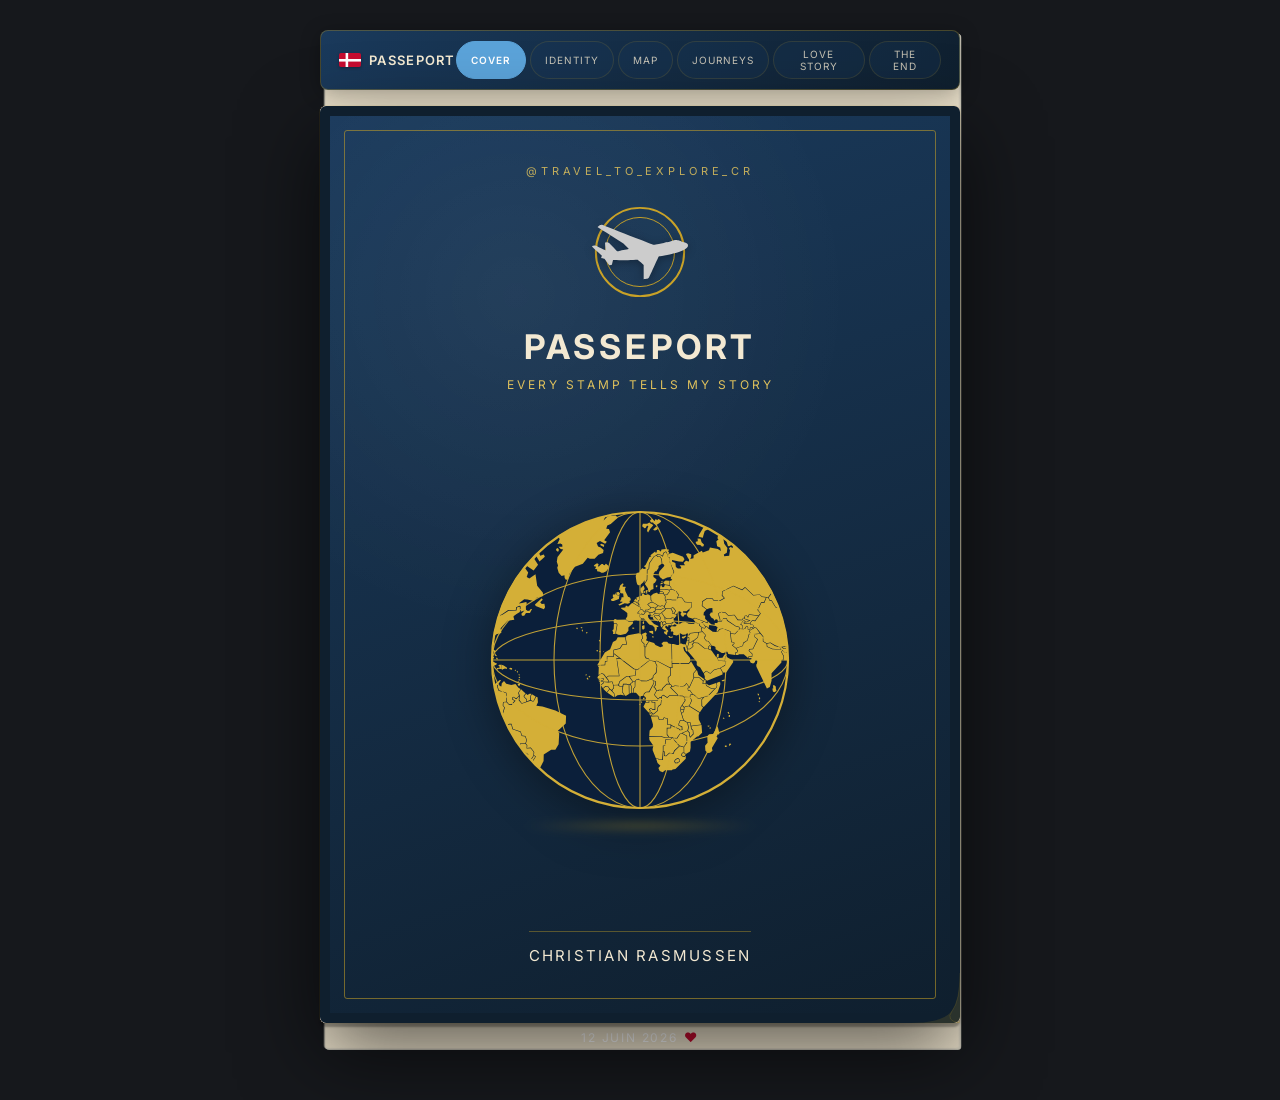
==== commit 7b25a8fd: "Add ending page with Danish flag" ====
--- a/passeport.html
+++ b/passeport.html
@@ -31,6 +31,7 @@
       <button class="nav-btn" data-page="2">Map</button>
       <button class="nav-btn" data-page="3">Journeys</button>
       <button class="nav-btn" data-page="4">Love Story</button>
+      <button class="nav-btn" data-page="5">The End</button>
     </div>
   </nav>
 
@@ -134,6 +135,10 @@
     <section class="page" id="page-lovestory">
     </section>
 
+    <!-- PAGE 6 : THE END -->
+    <section class="page" id="page-ending">
+    </section>
+
   </div><!-- .book -->
 
   <!-- PAGE COUNTER -->
--- a/css/style.css
+++ b/css/style.css
@@ -2015,3 +2015,173 @@
 /* Masking Tape */
 .tape { position: absolute; width: 60px; height: 16px; background: rgba(255, 255, 255, 0.4); box-shadow: 0 1px 3px rgba(0,0,0,0.1); top: -8px; left: 50%; transform: translateX(-50%) rotate(-2deg); z-index: 5; backdrop-filter: blur(2px); border-left: 2px dashed rgba(0,0,0,0.05); border-right: 2px dashed rgba(0,0,0,0.05); }
 .img-2 .tape { transform: translateX(-50%) rotate(3deg); }
+
+/* ---------- ENDING PAGE ---------- */
+#page-ending { overflow: hidden; }
+
+.ending-page {
+  position: relative;
+  width: 100%;
+  height: 100%;
+  display: flex;
+  align-items: center;
+  justify-content: center;
+  overflow: hidden;
+}
+
+/* Danish Flag as full background */
+.ending-flag {
+  position: absolute;
+  inset: 0;
+  background: #C60C30;
+  z-index: 0;
+}
+.ending-flag-cross-h {
+  position: absolute;
+  top: 50%;
+  left: 0;
+  width: 100%;
+  height: 14%;
+  background: #fff;
+  transform: translateY(-50%);
+}
+.ending-flag-cross-v {
+  position: absolute;
+  top: 0;
+  left: 35%;
+  width: 10%;
+  height: 100%;
+  background: #fff;
+}
+
+/* Shimmer overlay */
+.ending-shimmer {
+  position: absolute;
+  inset: 0;
+  background: linear-gradient(125deg, transparent 30%, rgba(255,255,255,0.06) 50%, transparent 70%);
+  background-size: 200% 200%;
+  animation: ending-shimmer-move 4s ease-in-out infinite;
+  z-index: 1;
+  pointer-events: none;
+}
+@keyframes ending-shimmer-move {
+  0% { background-position: 200% 0; }
+  100% { background-position: -200% 0; }
+}
+
+/* Content over the flag */
+.ending-content {
+  position: relative;
+  z-index: 2;
+  text-align: center;
+  color: #fff;
+  padding: 24px 20px;
+  display: flex;
+  flex-direction: column;
+  align-items: center;
+  gap: 10px;
+  animation: fadeIn 1s ease;
+}
+
+.ending-top-emblem { margin-bottom: 4px; }
+.ending-emblem-svg {
+  width: 70px;
+  height: 70px;
+  animation: ending-rotate 20s linear infinite;
+  filter: drop-shadow(0 0 8px rgba(255,255,255,0.3));
+}
+@keyframes ending-rotate { from { transform: rotate(0deg); } to { transform: rotate(360deg); } }
+
+.ending-eyebrow {
+  font-size: 10px;
+  letter-spacing: 0.25em;
+  text-transform: uppercase;
+  opacity: 0.75;
+  font-family: 'Inter', sans-serif;
+  font-weight: 400;
+}
+
+.ending-title {
+  font-family: 'Great Vibes', cursive;
+  font-size: 52px;
+  font-weight: 400;
+  color: #fff;
+  text-shadow: 0 2px 20px rgba(0,0,0,0.3), 0 0 40px rgba(255,255,255,0.2);
+  line-height: 1;
+  margin: 0;
+  animation: ending-title-pulse 3s ease-in-out infinite;
+}
+@keyframes ending-title-pulse {
+  0%, 100% { text-shadow: 0 2px 20px rgba(0,0,0,0.3), 0 0 30px rgba(255,255,255,0.15); }
+  50% { text-shadow: 0 2px 30px rgba(0,0,0,0.4), 0 0 50px rgba(255,255,255,0.3); }
+}
+
+.ending-subtitle {
+  font-family: 'Playfair Display', serif;
+  font-style: italic;
+  font-size: 13px;
+  letter-spacing: 0.2em;
+  opacity: 0.85;
+  margin: 0;
+}
+
+.ending-divider {
+  display: flex;
+  align-items: center;
+  gap: 10px;
+  font-size: 16px;
+  width: 100%;
+  max-width: 200px;
+}
+.ending-divider span {
+  flex: 1;
+  height: 1px;
+  background: rgba(255,255,255,0.4);
+}
+
+.ending-message {
+  font-family: 'Playfair Display', serif;
+  font-size: 14px;
+  line-height: 1.9;
+  opacity: 0.9;
+  max-width: 280px;
+  margin: 0;
+  font-style: italic;
+}
+
+.ending-signature {
+  font-family: 'Caveat', cursive;
+  font-size: 26px;
+  color: #fff;
+  opacity: 0.95;
+  margin: 4px 0 0;
+  letter-spacing: 0.05em;
+  text-shadow: 0 2px 10px rgba(0,0,0,0.2);
+}
+
+/* Stamp */
+.ending-stamp {
+  margin-top: 12px;
+  border: 2px solid rgba(255,255,255,0.5);
+  border-radius: 4px;
+  padding: 8px 18px;
+  transform: rotate(-4deg);
+  opacity: 0.8;
+  transition: opacity 0.3s, transform 0.3s;
+}
+.ending-stamp:hover { opacity: 1; transform: rotate(0deg); }
+.ending-stamp-inner { text-align: center; }
+.ending-stamp-text {
+  font-size: 11px;
+  font-weight: 700;
+  letter-spacing: 0.3em;
+  text-transform: uppercase;
+  font-family: 'Inter', sans-serif;
+}
+.ending-stamp-date {
+  font-size: 10px;
+  letter-spacing: 0.15em;
+  opacity: 0.8;
+  margin-top: 2px;
+  font-family: 'Inter', sans-serif;
+}
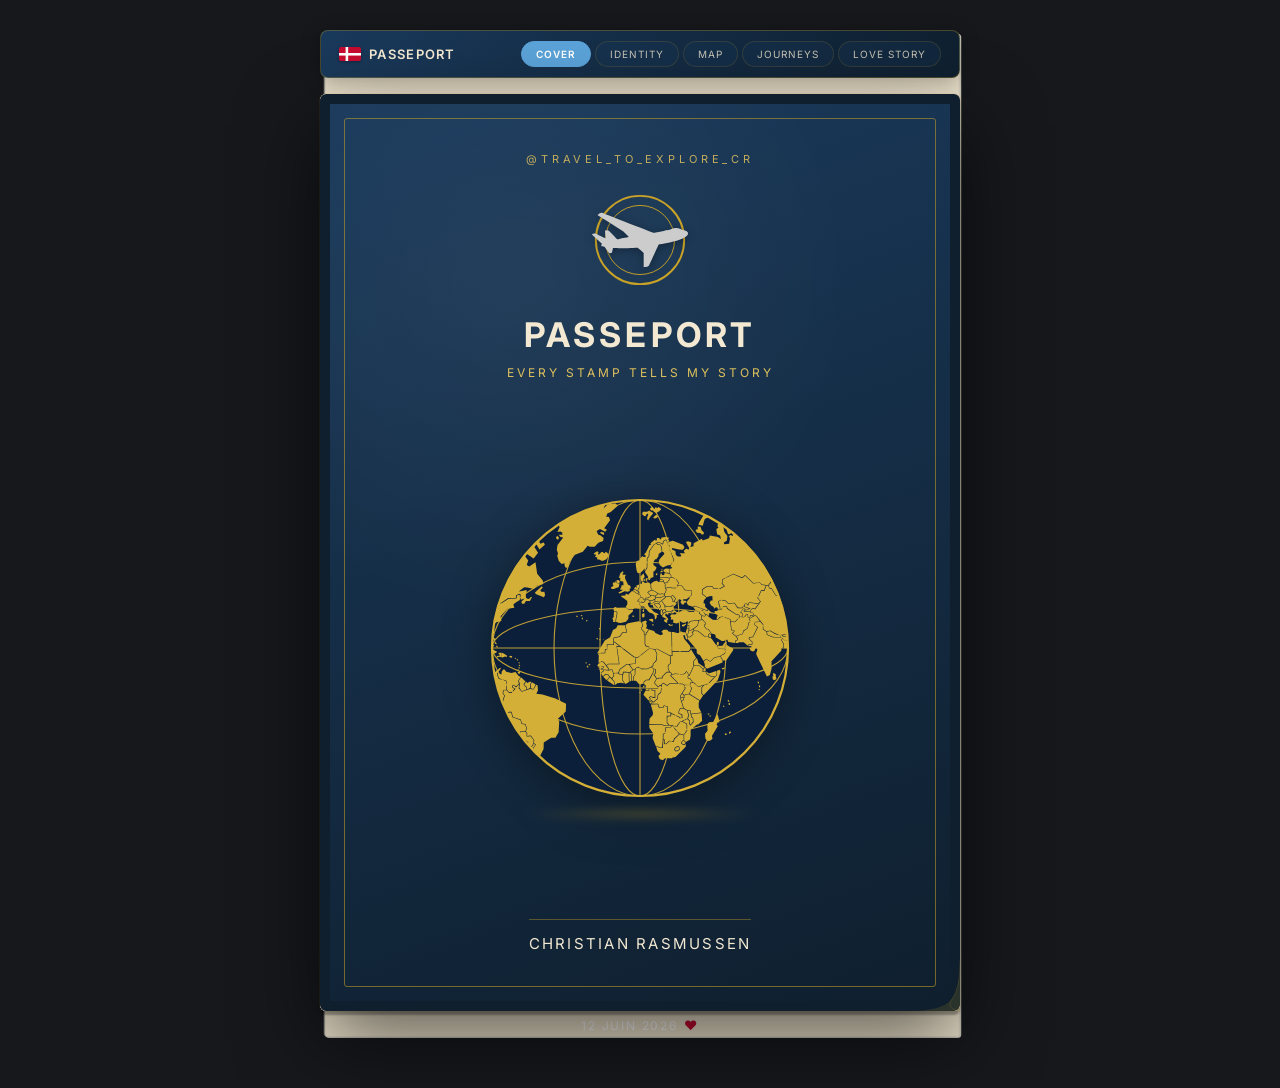
==== commit 4e1ae385: "Remove The End from navbar" ====
--- a/passeport.html
+++ b/passeport.html
@@ -31,7 +31,6 @@
       <button class="nav-btn" data-page="2">Map</button>
       <button class="nav-btn" data-page="3">Journeys</button>
       <button class="nav-btn" data-page="4">Love Story</button>
-      <button class="nav-btn" data-page="5">The End</button>
     </div>
   </nav>
 
